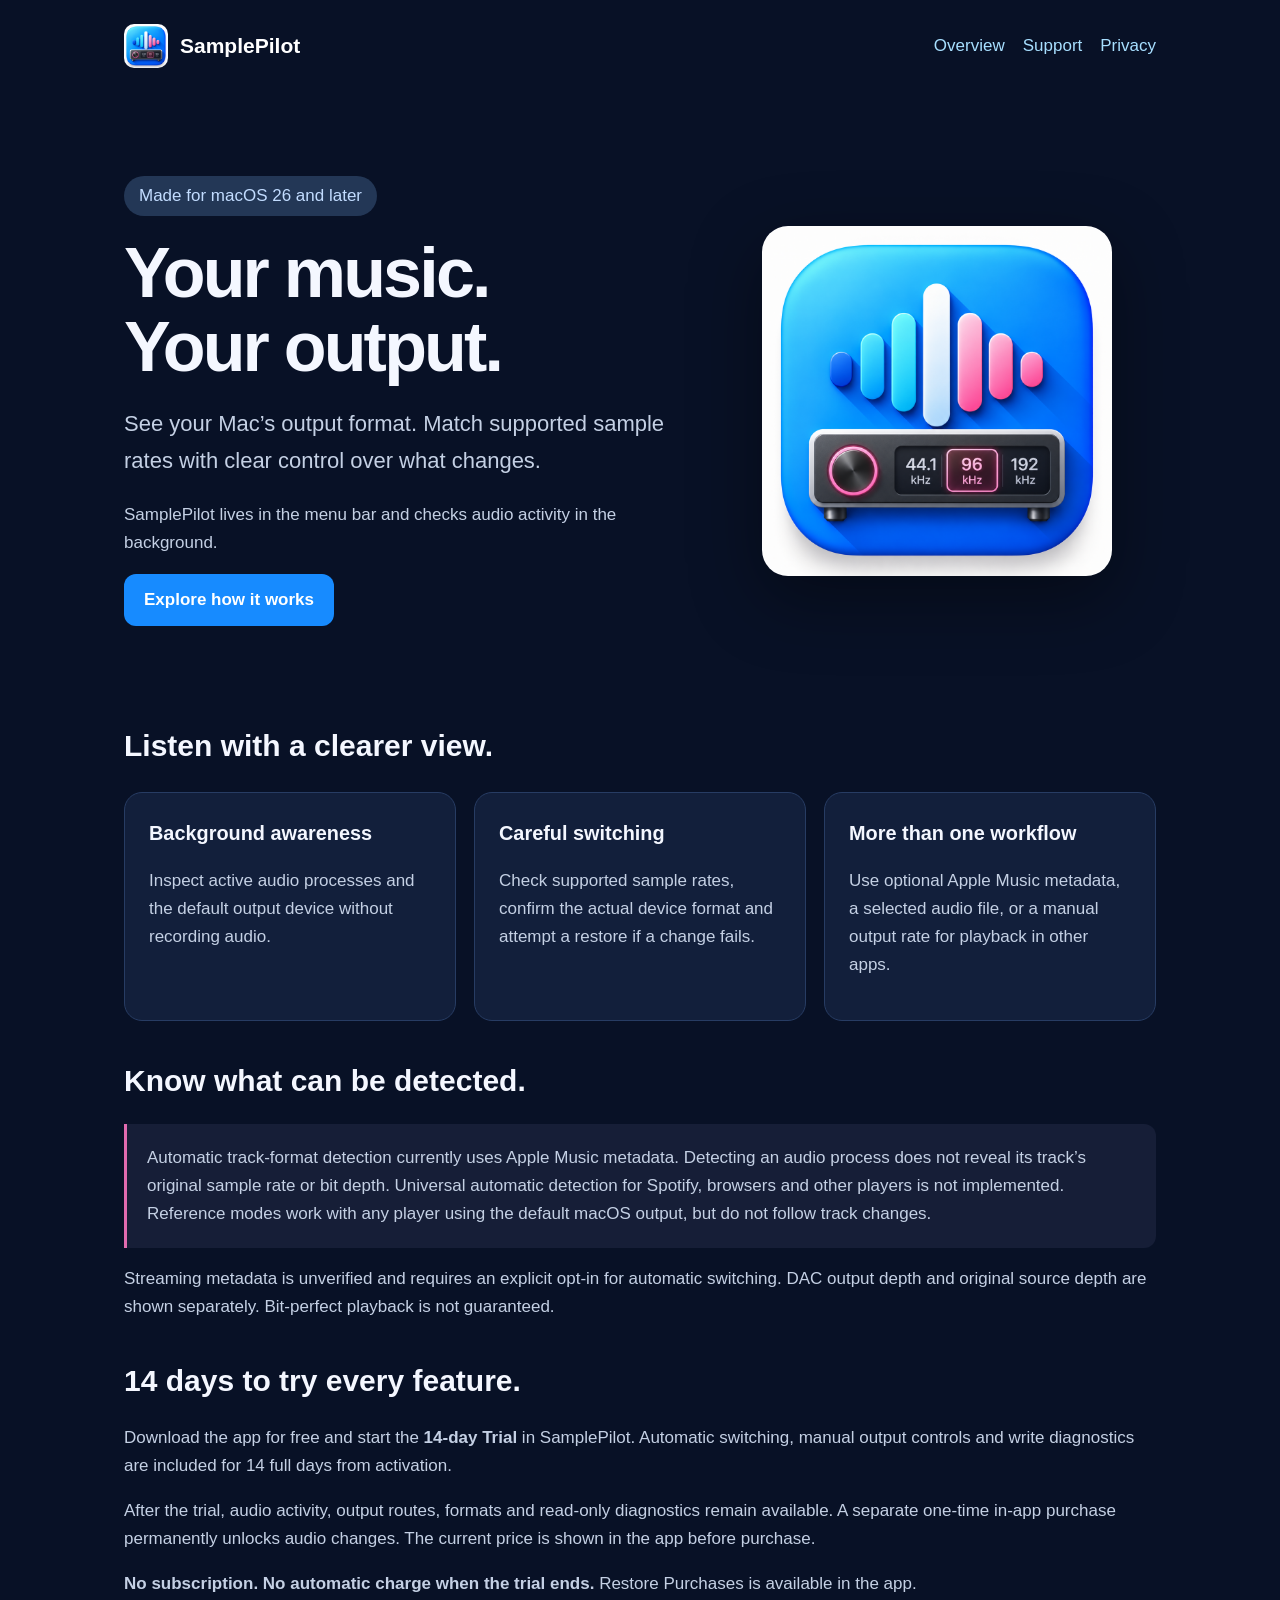
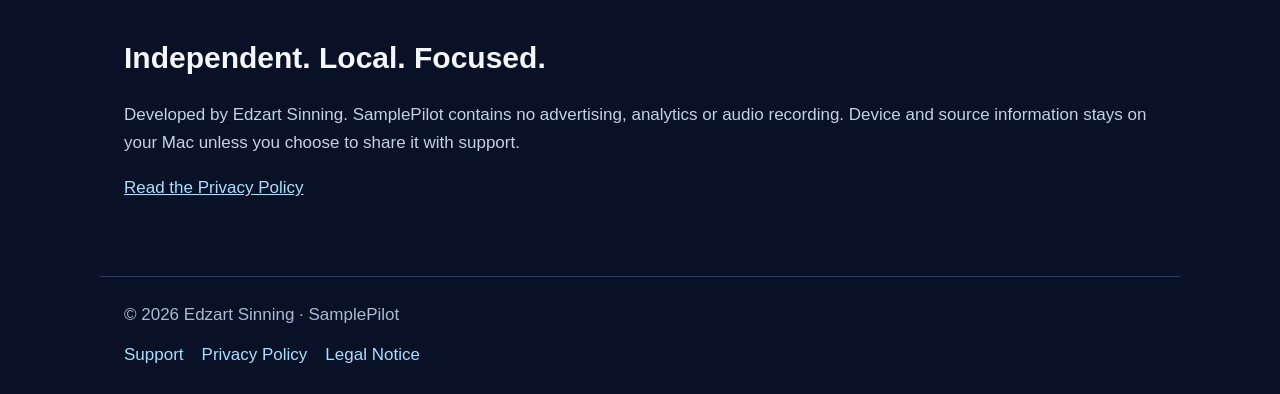
==== index.html @ 67121ad5 "Add files via upload" ====
<!doctype html>
<html lang="en"><head><meta charset="utf-8"><meta name="viewport" content="width=device-width, initial-scale=1"><title>Know your audio output — SamplePilot</title><meta name="description" content="A focused macOS utility for background audio activity detection, source metadata and supported output-format switching."><link rel="icon" href="assets/samplepilot-64.png"><link rel="stylesheet" href="assets/style.css"></head>
<body><a class="skip" href="#content">Skip to content</a><header><a class="brand" href="index.html"><img src="assets/samplepilot-128.png" alt="">SamplePilot</a><nav aria-label="Main navigation"><a href="index.html">Overview</a><a href="support.html">Support</a><a href="privacy.html">Privacy</a></nav></header><main id="content"><section class="hero"><div><span class="pill">Made for macOS 26 and later</span><h1>Your music.<br>Your output.</h1><p class="lead">See your Mac’s output format. Match supported sample rates with clear control over what changes.</p><p>SamplePilot lives in the menu bar and checks audio activity in the background.</p><a class="button" href="support.html">Explore how it works</a></div><img src="assets/samplepilot-1024.png" alt="SamplePilot audio interface app icon" width="350" height="350"></section>
<section><h2>Listen with a clearer view.</h2><div class="grid"><article class="card"><h3>Background awareness</h3><p>Inspect active audio processes and the default output device without recording audio.</p></article><article class="card"><h3>Careful switching</h3><p>Check supported sample rates, confirm the actual device format and attempt a restore if a change fails.</p></article><article class="card"><h3>More than one workflow</h3><p>Use optional Apple Music metadata, a selected audio file, or a manual output rate for playback in other apps.</p></article></div></section>
<section><h2>Know what can be detected.</h2><p class="note">Automatic track-format detection currently uses Apple Music metadata. Detecting an audio process does not reveal its track’s original sample rate or bit depth. Universal automatic detection for Spotify, browsers and other players is not implemented. Reference modes work with any player using the default macOS output, but do not follow track changes.</p><p>Streaming metadata is unverified and requires an explicit opt-in for automatic switching. DAC output depth and original source depth are shown separately. Bit-perfect playback is not guaranteed.</p></section><section><h2>14 days to try every feature.</h2><p>Download the app for free and start the <strong>14-day Trial</strong> in SamplePilot. Automatic switching, manual output controls and write diagnostics are included for 14 full days from activation.</p><p>After the trial, audio activity, output routes, formats and read-only diagnostics remain available. A separate one-time in-app purchase permanently unlocks audio changes. The current price is shown in the app before purchase.</p><p><strong>No subscription. No automatic charge when the trial ends.</strong> Restore Purchases is available in the app.</p></section><section><h2>Independent. Local. Focused.</h2><p>Developed by Edzart Sinning. SamplePilot contains no advertising, analytics or audio recording. Device and source information stays on your Mac unless you choose to share it with support.</p><a href="privacy.html">Read the Privacy Policy</a></section></main><footer>© 2026 Edzart Sinning · SamplePilot<nav aria-label="Legal and support"><a href="support.html">Support</a><a href="privacy.html">Privacy Policy</a><a href="imprint.html">Legal Notice</a></nav></footer></body></html>
---- assets/style.css ----
*{box-sizing:border-box}body{margin:0;background:#081126;color:#f4f7ff;font:17px/1.65 -apple-system,BlinkMacSystemFont,"Segoe UI",sans-serif}header,main,footer{max-width:1080px;margin:auto;padding:24px}header{display:flex;justify-content:space-between;align-items:center;gap:20px}.brand{display:flex;align-items:center;gap:12px;font-size:21px;font-weight:750;text-decoration:none;color:#fff}.brand img{width:44px;height:44px;border-radius:10px}nav{display:flex;flex-wrap:wrap;gap:18px}a{color:#a7dfff}nav a{text-decoration:none}main{min-height:65vh}.hero{display:grid;grid-template-columns:1.2fr .8fr;gap:48px;align-items:center;padding:60px 0}.hero img{width:100%;max-width:350px;border-radius:26px;box-shadow:0 22px 70px #0006}h1{font-size:clamp(38px,6vw,70px);line-height:1.06;letter-spacing:-.04em;margin:20px 0}h2{font-size:30px;line-height:1.2;margin-top:42px}h3{margin:0 0 10px}p,li{color:#c4d0e4}.lead{font-size:22px}.pill{display:inline-block;background:#233756;padding:6px 15px;border-radius:22px;color:#c2dcff}.button{display:inline-block;background:#178bff;color:#fff;border-radius:12px;padding:12px 20px;text-decoration:none;font-weight:650}.grid{display:grid;grid-template-columns:repeat(3,1fr);gap:18px;margin:28px 0}.card{padding:24px;border-radius:18px;background:#121f3b;border:1px solid #273c63}.note{padding:20px;border-left:3px solid #e16baf;background:#161e37;border-radius:0 12px 12px 0}.prose{max-width:800px;padding-bottom:60px}.prose h1{font-size:48px}footer{border-top:1px solid #273c63;color:#aabbd3;margin-top:50px}footer nav{margin-top:12px}table{border-collapse:collapse;width:100%;margin:22px 0}td,th{text-align:left;padding:14px;border-bottom:1px solid #273c63;vertical-align:top}.skip{position:absolute;left:-9999px}.skip:focus{left:12px;top:12px;background:#fff;color:#000;padding:12px}a:focus-visible{outline:3px solid #e16baf;outline-offset:5px}@media(max-width:700px){header{align-items:flex-start;flex-direction:column}.hero,.grid{grid-template-columns:1fr}.hero{padding:25px 0;gap:25px}.hero img{max-width:240px}.prose h1{font-size:38px}td,th{padding:8px;font-size:14px}}
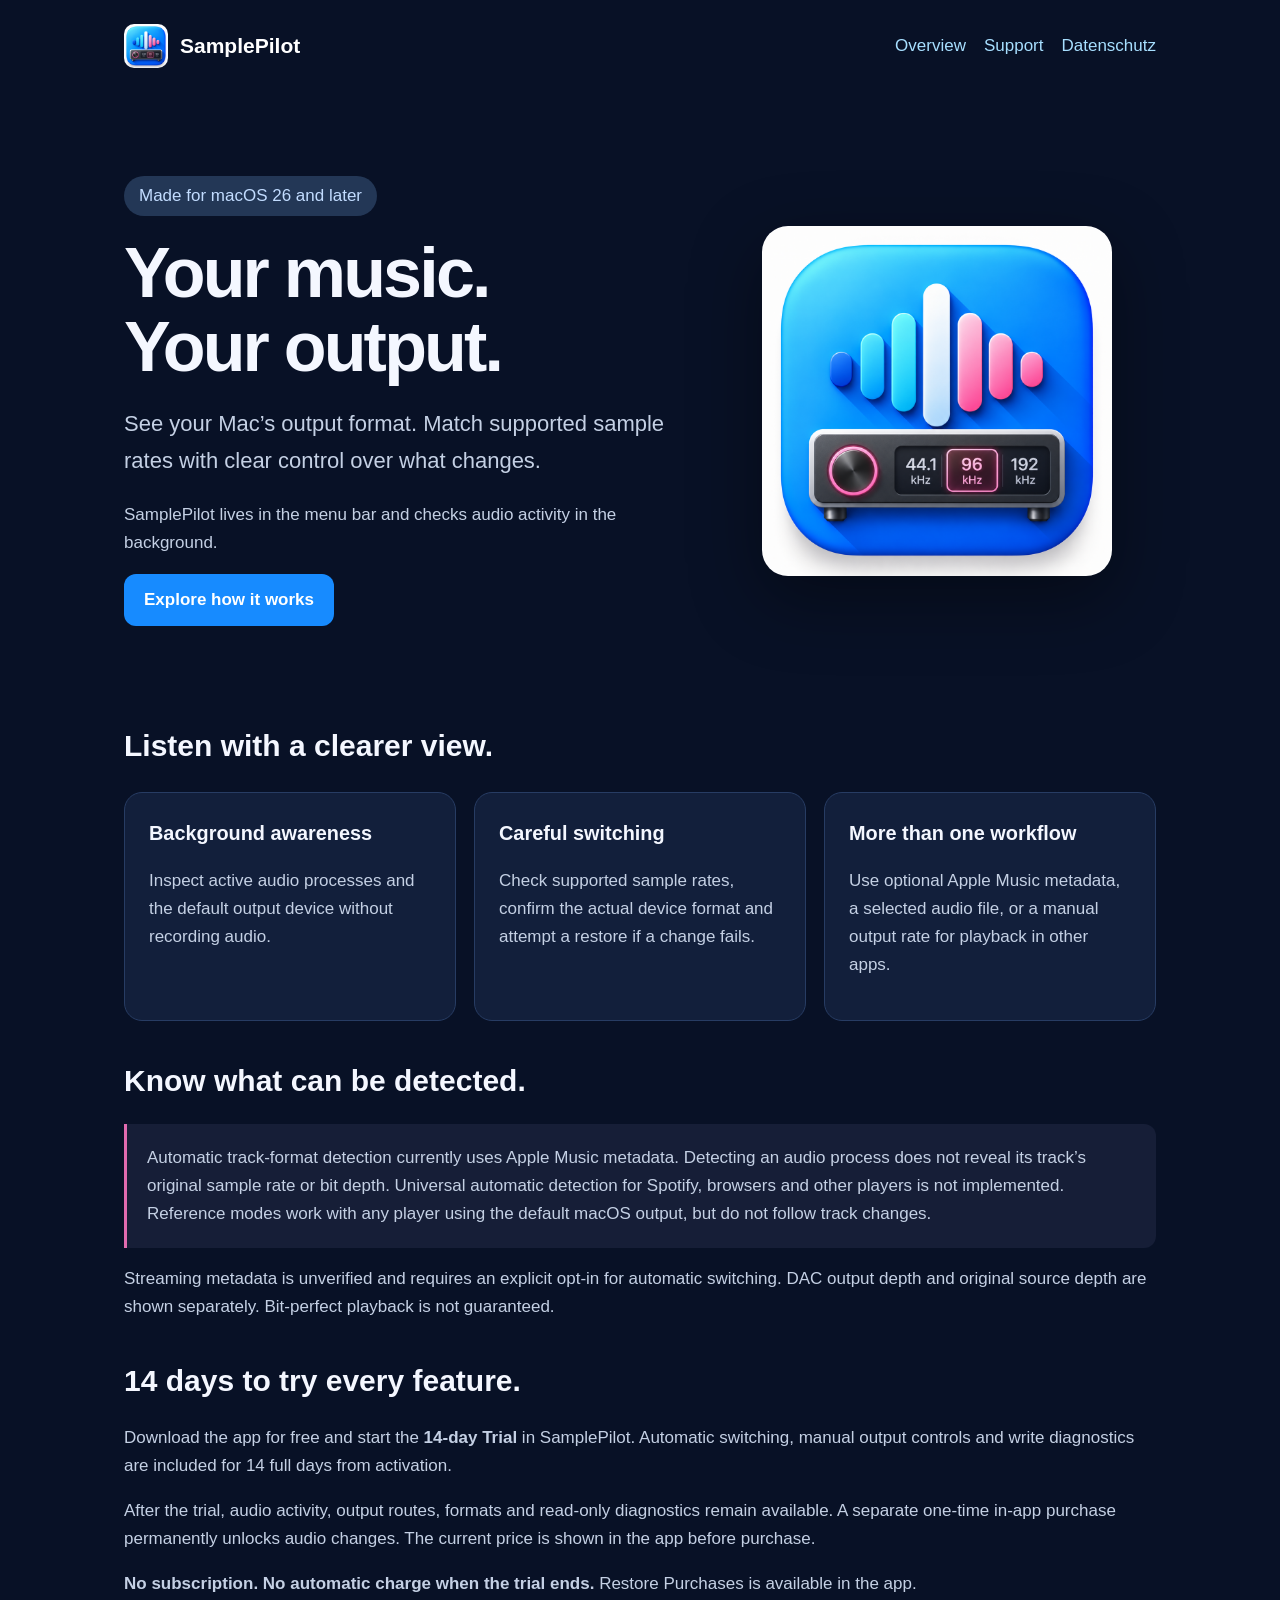
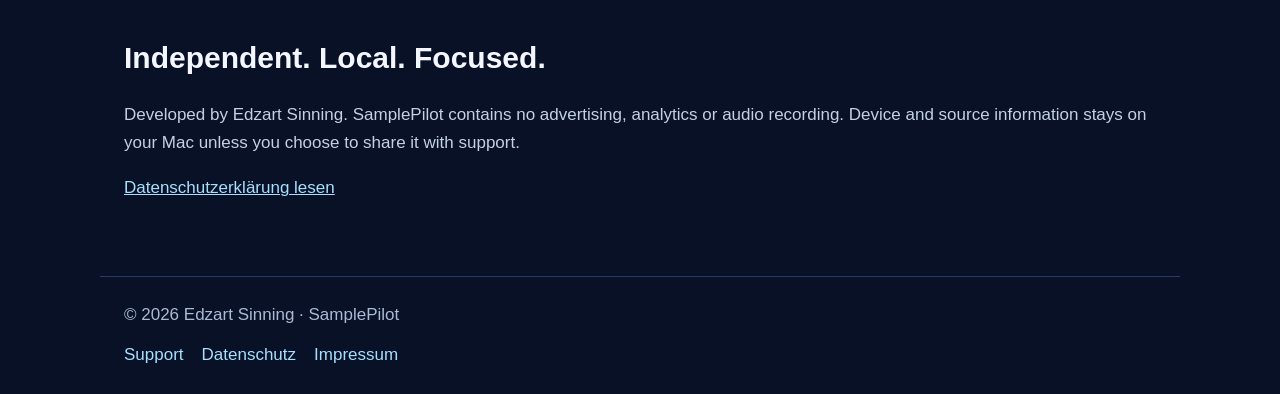
==== commit 021e8258: "Add files via upload" ====
--- a/index.html
+++ b/index.html
@@ -1,5 +1,5 @@
 <!doctype html>
 <html lang="en"><head><meta charset="utf-8"><meta name="viewport" content="width=device-width, initial-scale=1"><title>Know your audio output — SamplePilot</title><meta name="description" content="A focused macOS utility for background audio activity detection, source metadata and supported output-format switching."><link rel="icon" href="assets/samplepilot-64.png"><link rel="stylesheet" href="assets/style.css"></head>
-<body><a class="skip" href="#content">Skip to content</a><header><a class="brand" href="index.html"><img src="assets/samplepilot-128.png" alt="">SamplePilot</a><nav aria-label="Main navigation"><a href="index.html">Overview</a><a href="support.html">Support</a><a href="privacy.html">Privacy</a></nav></header><main id="content"><section class="hero"><div><span class="pill">Made for macOS 26 and later</span><h1>Your music.<br>Your output.</h1><p class="lead">See your Mac’s output format. Match supported sample rates with clear control over what changes.</p><p>SamplePilot lives in the menu bar and checks audio activity in the background.</p><a class="button" href="support.html">Explore how it works</a></div><img src="assets/samplepilot-1024.png" alt="SamplePilot audio interface app icon" width="350" height="350"></section>
+<body><a class="skip" href="#content">Skip to content</a><header><a class="brand" href="index.html"><img src="assets/samplepilot-128.png" alt="">SamplePilot</a><nav aria-label="Main navigation"><a href="index.html">Overview</a><a href="support.html">Support</a><a href="privacy.html">Datenschutz</a></nav></header><main id="content"><section class="hero"><div><span class="pill">Made for macOS 26 and later</span><h1>Your music.<br>Your output.</h1><p class="lead">See your Mac’s output format. Match supported sample rates with clear control over what changes.</p><p>SamplePilot lives in the menu bar and checks audio activity in the background.</p><a class="button" href="support.html">Explore how it works</a></div><img src="assets/samplepilot-1024.png" alt="SamplePilot audio interface app icon" width="350" height="350"></section>
 <section><h2>Listen with a clearer view.</h2><div class="grid"><article class="card"><h3>Background awareness</h3><p>Inspect active audio processes and the default output device without recording audio.</p></article><article class="card"><h3>Careful switching</h3><p>Check supported sample rates, confirm the actual device format and attempt a restore if a change fails.</p></article><article class="card"><h3>More than one workflow</h3><p>Use optional Apple Music metadata, a selected audio file, or a manual output rate for playback in other apps.</p></article></div></section>
-<section><h2>Know what can be detected.</h2><p class="note">Automatic track-format detection currently uses Apple Music metadata. Detecting an audio process does not reveal its track’s original sample rate or bit depth. Universal automatic detection for Spotify, browsers and other players is not implemented. Reference modes work with any player using the default macOS output, but do not follow track changes.</p><p>Streaming metadata is unverified and requires an explicit opt-in for automatic switching. DAC output depth and original source depth are shown separately. Bit-perfect playback is not guaranteed.</p></section><section><h2>14 days to try every feature.</h2><p>Download the app for free and start the <strong>14-day Trial</strong> in SamplePilot. Automatic switching, manual output controls and write diagnostics are included for 14 full days from activation.</p><p>After the trial, audio activity, output routes, formats and read-only diagnostics remain available. A separate one-time in-app purchase permanently unlocks audio changes. The current price is shown in the app before purchase.</p><p><strong>No subscription. No automatic charge when the trial ends.</strong> Restore Purchases is available in the app.</p></section><section><h2>Independent. Local. Focused.</h2><p>Developed by Edzart Sinning. SamplePilot contains no advertising, analytics or audio recording. Device and source information stays on your Mac unless you choose to share it with support.</p><a href="privacy.html">Read the Privacy Policy</a></section></main><footer>© 2026 Edzart Sinning · SamplePilot<nav aria-label="Legal and support"><a href="support.html">Support</a><a href="privacy.html">Privacy Policy</a><a href="imprint.html">Legal Notice</a></nav></footer></body></html>+<section><h2>Know what can be detected.</h2><p class="note">Automatic track-format detection currently uses Apple Music metadata. Detecting an audio process does not reveal its track’s original sample rate or bit depth. Universal automatic detection for Spotify, browsers and other players is not implemented. Reference modes work with any player using the default macOS output, but do not follow track changes.</p><p>Streaming metadata is unverified and requires an explicit opt-in for automatic switching. DAC output depth and original source depth are shown separately. Bit-perfect playback is not guaranteed.</p></section><section><h2>14 days to try every feature.</h2><p>Download the app for free and start the <strong>14-day Trial</strong> in SamplePilot. Automatic switching, manual output controls and write diagnostics are included for 14 full days from activation.</p><p>After the trial, audio activity, output routes, formats and read-only diagnostics remain available. A separate one-time in-app purchase permanently unlocks audio changes. The current price is shown in the app before purchase.</p><p><strong>No subscription. No automatic charge when the trial ends.</strong> Restore Purchases is available in the app.</p></section><section><h2>Independent. Local. Focused.</h2><p>Developed by Edzart Sinning. SamplePilot contains no advertising, analytics or audio recording. Device and source information stays on your Mac unless you choose to share it with support.</p><a href="privacy.html">Datenschutzerklärung lesen</a></section></main><footer>© 2026 Edzart Sinning · SamplePilot<nav aria-label="Rechtliches und Support"><a href="support.html">Support</a><a href="privacy.html">Datenschutz</a><a href="imprint.html">Impressum</a></nav></footer></body></html>
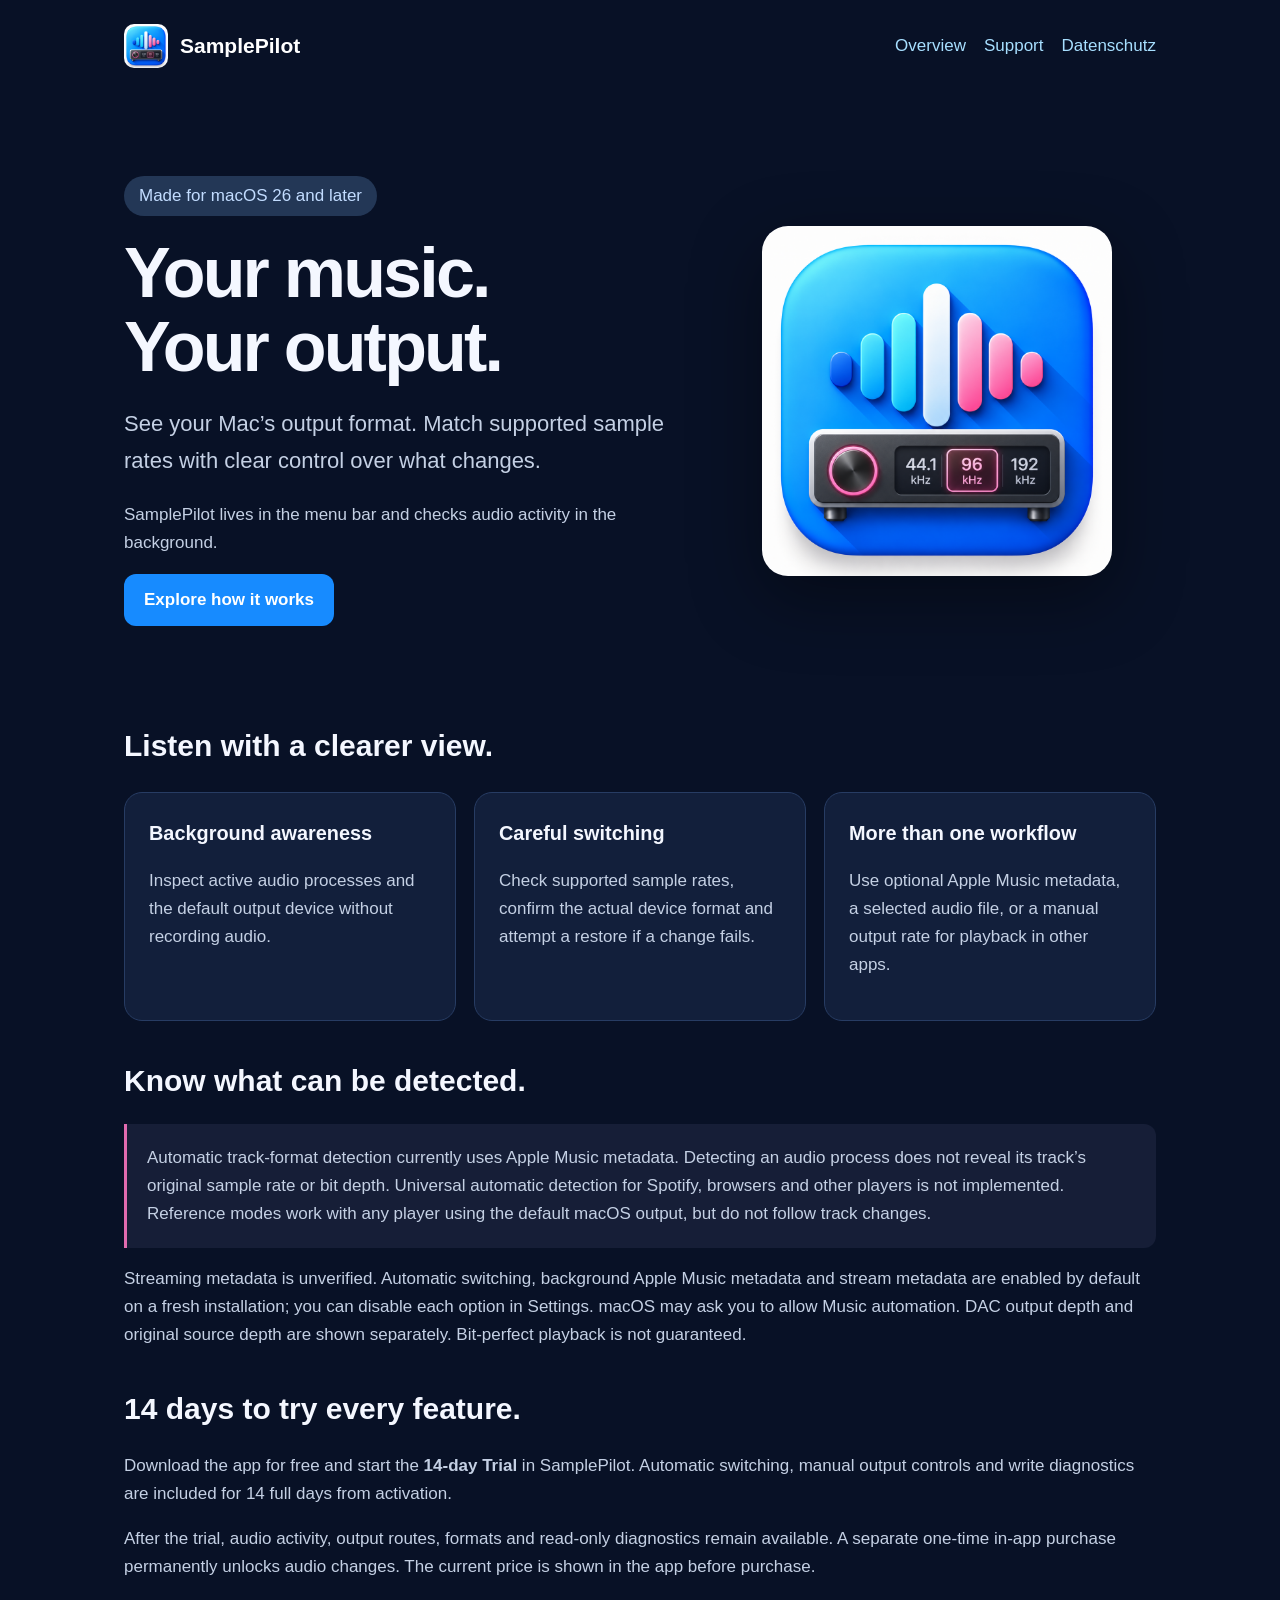
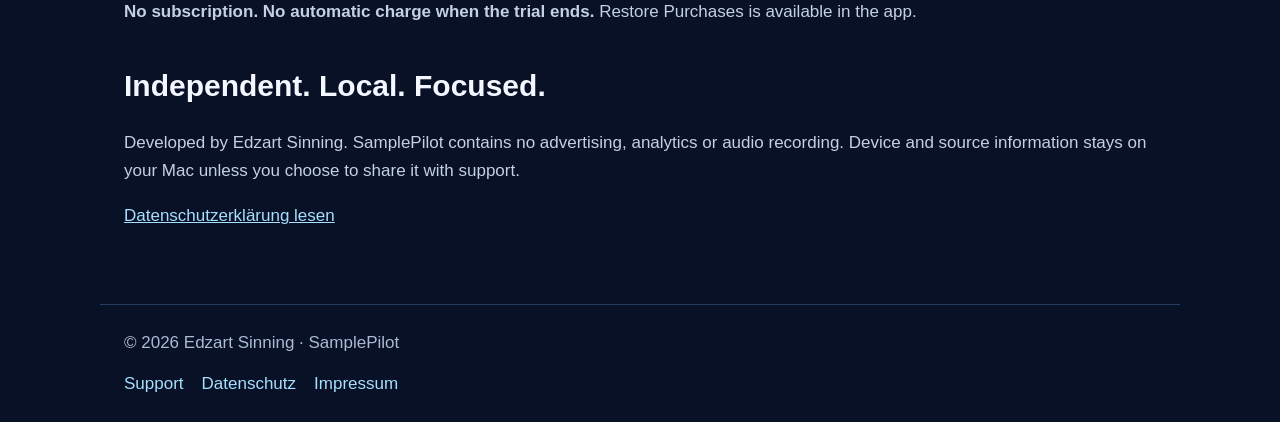
==== commit 395f901c: "Add files via upload" ====
--- a/index.html
+++ b/index.html
@@ -2,4 +2,4 @@
 <html lang="en"><head><meta charset="utf-8"><meta name="viewport" content="width=device-width, initial-scale=1"><title>Know your audio output — SamplePilot</title><meta name="description" content="A focused macOS utility for background audio activity detection, source metadata and supported output-format switching."><link rel="icon" href="assets/samplepilot-64.png"><link rel="stylesheet" href="assets/style.css"></head>
 <body><a class="skip" href="#content">Skip to content</a><header><a class="brand" href="index.html"><img src="assets/samplepilot-128.png" alt="">SamplePilot</a><nav aria-label="Main navigation"><a href="index.html">Overview</a><a href="support.html">Support</a><a href="privacy.html">Datenschutz</a></nav></header><main id="content"><section class="hero"><div><span class="pill">Made for macOS 26 and later</span><h1>Your music.<br>Your output.</h1><p class="lead">See your Mac’s output format. Match supported sample rates with clear control over what changes.</p><p>SamplePilot lives in the menu bar and checks audio activity in the background.</p><a class="button" href="support.html">Explore how it works</a></div><img src="assets/samplepilot-1024.png" alt="SamplePilot audio interface app icon" width="350" height="350"></section>
 <section><h2>Listen with a clearer view.</h2><div class="grid"><article class="card"><h3>Background awareness</h3><p>Inspect active audio processes and the default output device without recording audio.</p></article><article class="card"><h3>Careful switching</h3><p>Check supported sample rates, confirm the actual device format and attempt a restore if a change fails.</p></article><article class="card"><h3>More than one workflow</h3><p>Use optional Apple Music metadata, a selected audio file, or a manual output rate for playback in other apps.</p></article></div></section>
-<section><h2>Know what can be detected.</h2><p class="note">Automatic track-format detection currently uses Apple Music metadata. Detecting an audio process does not reveal its track’s original sample rate or bit depth. Universal automatic detection for Spotify, browsers and other players is not implemented. Reference modes work with any player using the default macOS output, but do not follow track changes.</p><p>Streaming metadata is unverified and requires an explicit opt-in for automatic switching. DAC output depth and original source depth are shown separately. Bit-perfect playback is not guaranteed.</p></section><section><h2>14 days to try every feature.</h2><p>Download the app for free and start the <strong>14-day Trial</strong> in SamplePilot. Automatic switching, manual output controls and write diagnostics are included for 14 full days from activation.</p><p>After the trial, audio activity, output routes, formats and read-only diagnostics remain available. A separate one-time in-app purchase permanently unlocks audio changes. The current price is shown in the app before purchase.</p><p><strong>No subscription. No automatic charge when the trial ends.</strong> Restore Purchases is available in the app.</p></section><section><h2>Independent. Local. Focused.</h2><p>Developed by Edzart Sinning. SamplePilot contains no advertising, analytics or audio recording. Device and source information stays on your Mac unless you choose to share it with support.</p><a href="privacy.html">Datenschutzerklärung lesen</a></section></main><footer>© 2026 Edzart Sinning · SamplePilot<nav aria-label="Rechtliches und Support"><a href="support.html">Support</a><a href="privacy.html">Datenschutz</a><a href="imprint.html">Impressum</a></nav></footer></body></html>+<section><h2>Know what can be detected.</h2><p class="note">Automatic track-format detection currently uses Apple Music metadata. Detecting an audio process does not reveal its track’s original sample rate or bit depth. Universal automatic detection for Spotify, browsers and other players is not implemented. Reference modes work with any player using the default macOS output, but do not follow track changes.</p><p>Streaming metadata is unverified. Automatic switching, background Apple Music metadata and stream metadata are enabled by default on a fresh installation; you can disable each option in Settings. macOS may ask you to allow Music automation. DAC output depth and original source depth are shown separately. Bit-perfect playback is not guaranteed.</p></section><section><h2>14 days to try every feature.</h2><p>Download the app for free and start the <strong>14-day Trial</strong> in SamplePilot. Automatic switching, manual output controls and write diagnostics are included for 14 full days from activation.</p><p>After the trial, audio activity, output routes, formats and read-only diagnostics remain available. A separate one-time in-app purchase permanently unlocks audio changes. The current price is shown in the app before purchase.</p><p><strong>No subscription. No automatic charge when the trial ends.</strong> Restore Purchases is available in the app.</p></section><section><h2>Independent. Local. Focused.</h2><p>Developed by Edzart Sinning. SamplePilot contains no advertising, analytics or audio recording. Device and source information stays on your Mac unless you choose to share it with support.</p><a href="privacy.html">Datenschutzerklärung lesen</a></section></main><footer>© 2026 Edzart Sinning · SamplePilot<nav aria-label="Rechtliches und Support"><a href="support.html">Support</a><a href="privacy.html">Datenschutz</a><a href="imprint.html">Impressum</a></nav></footer></body></html>
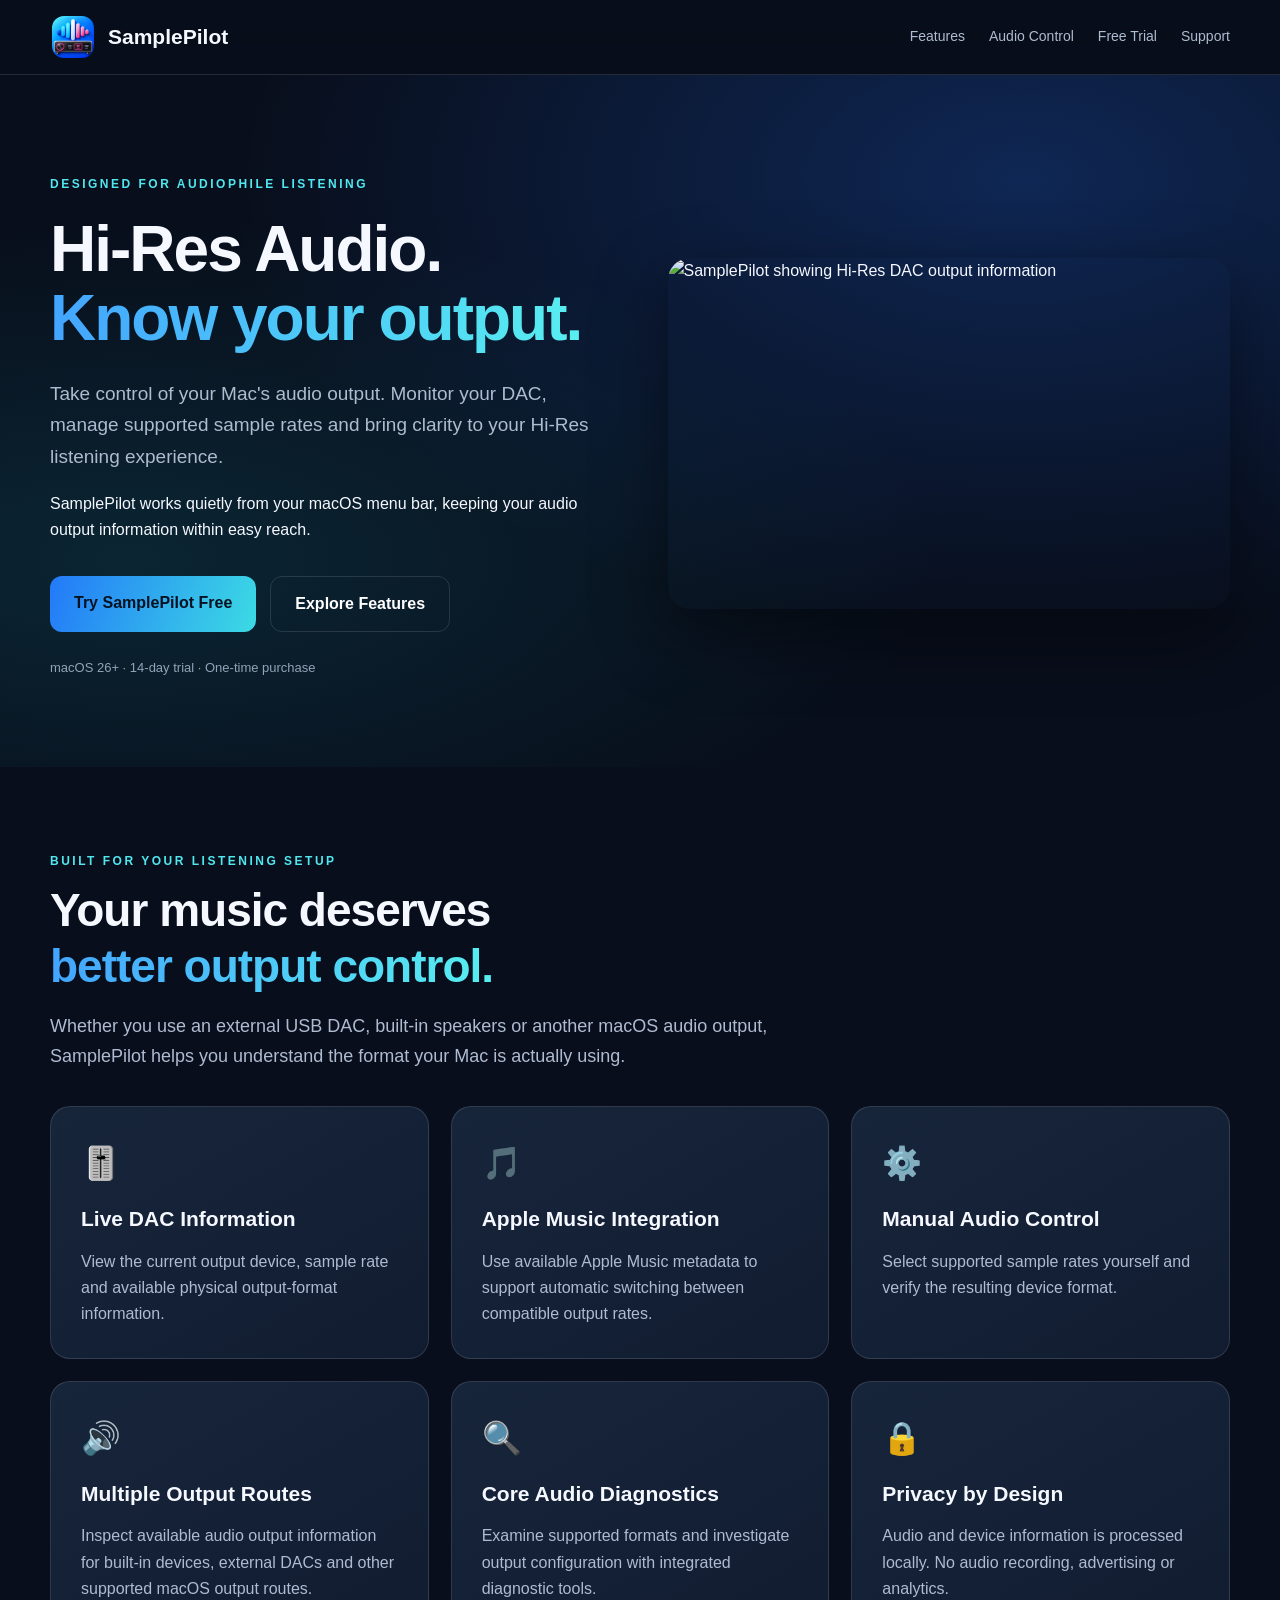
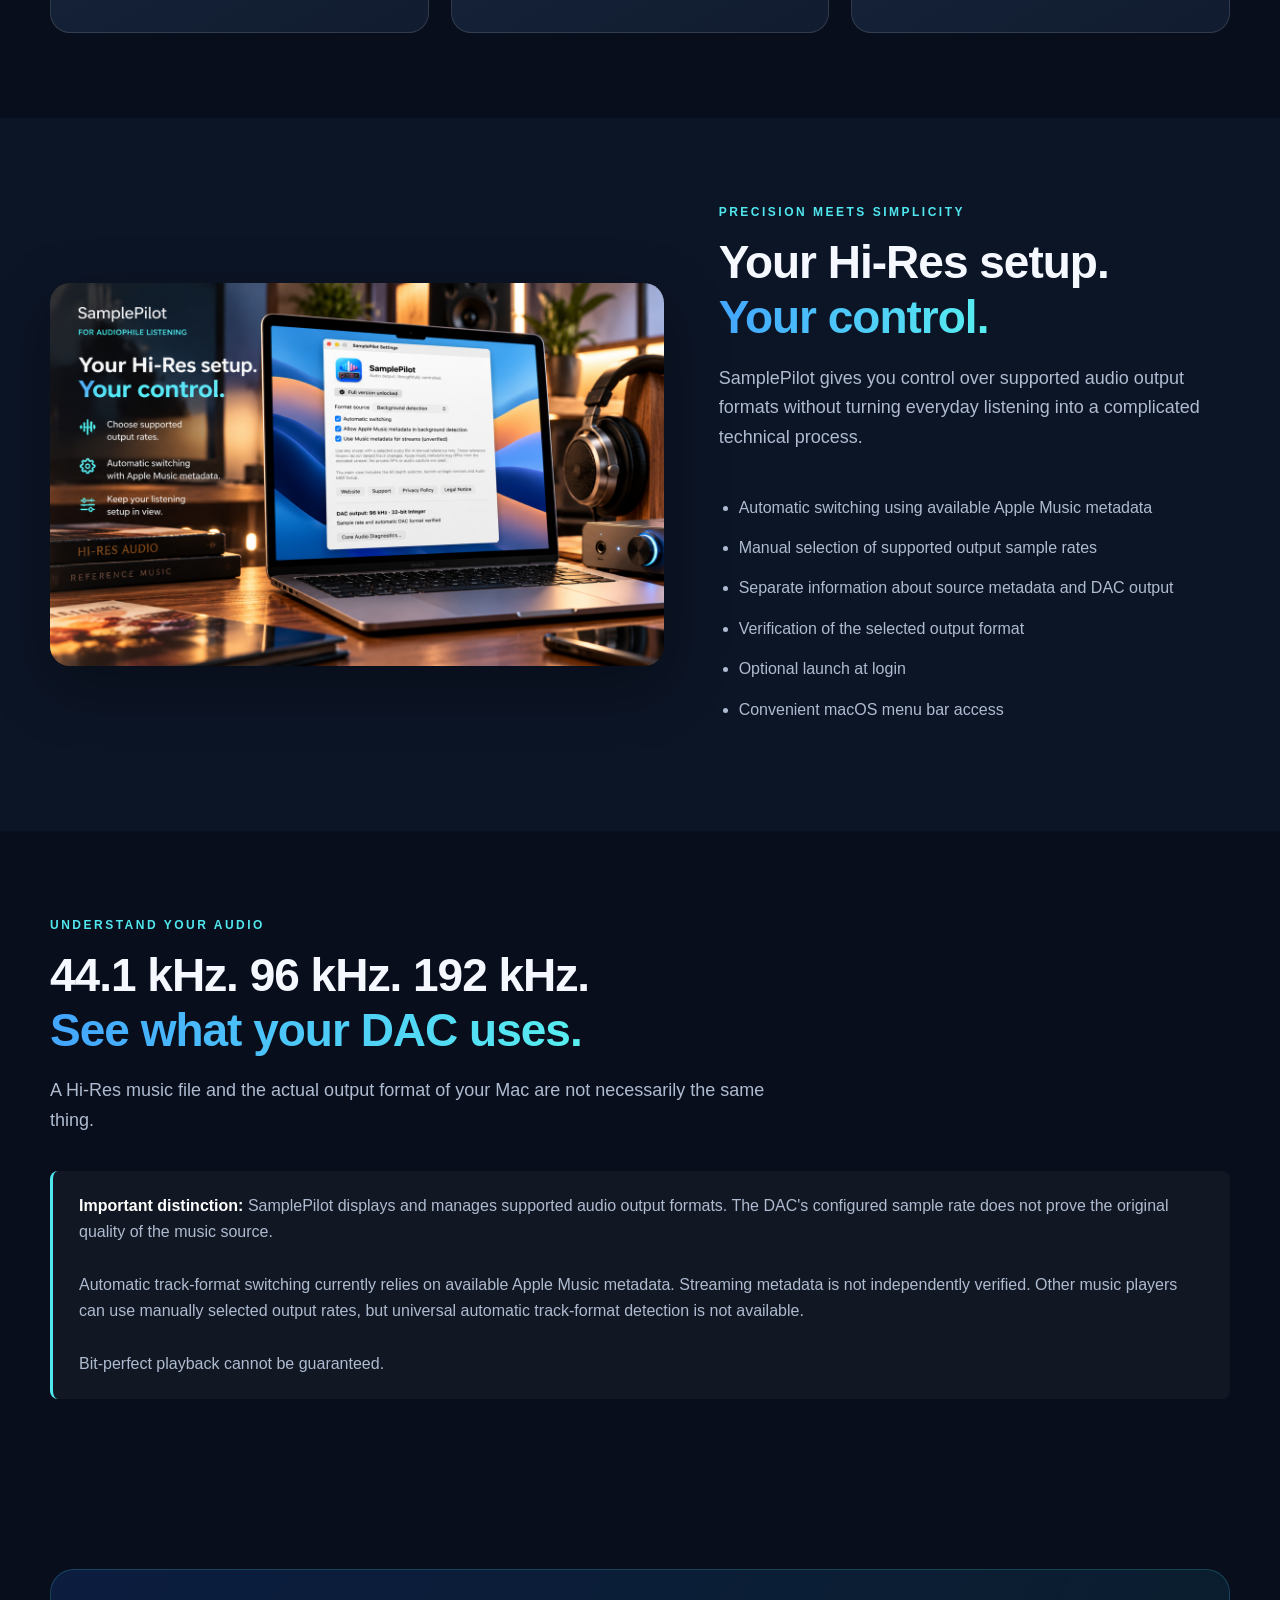
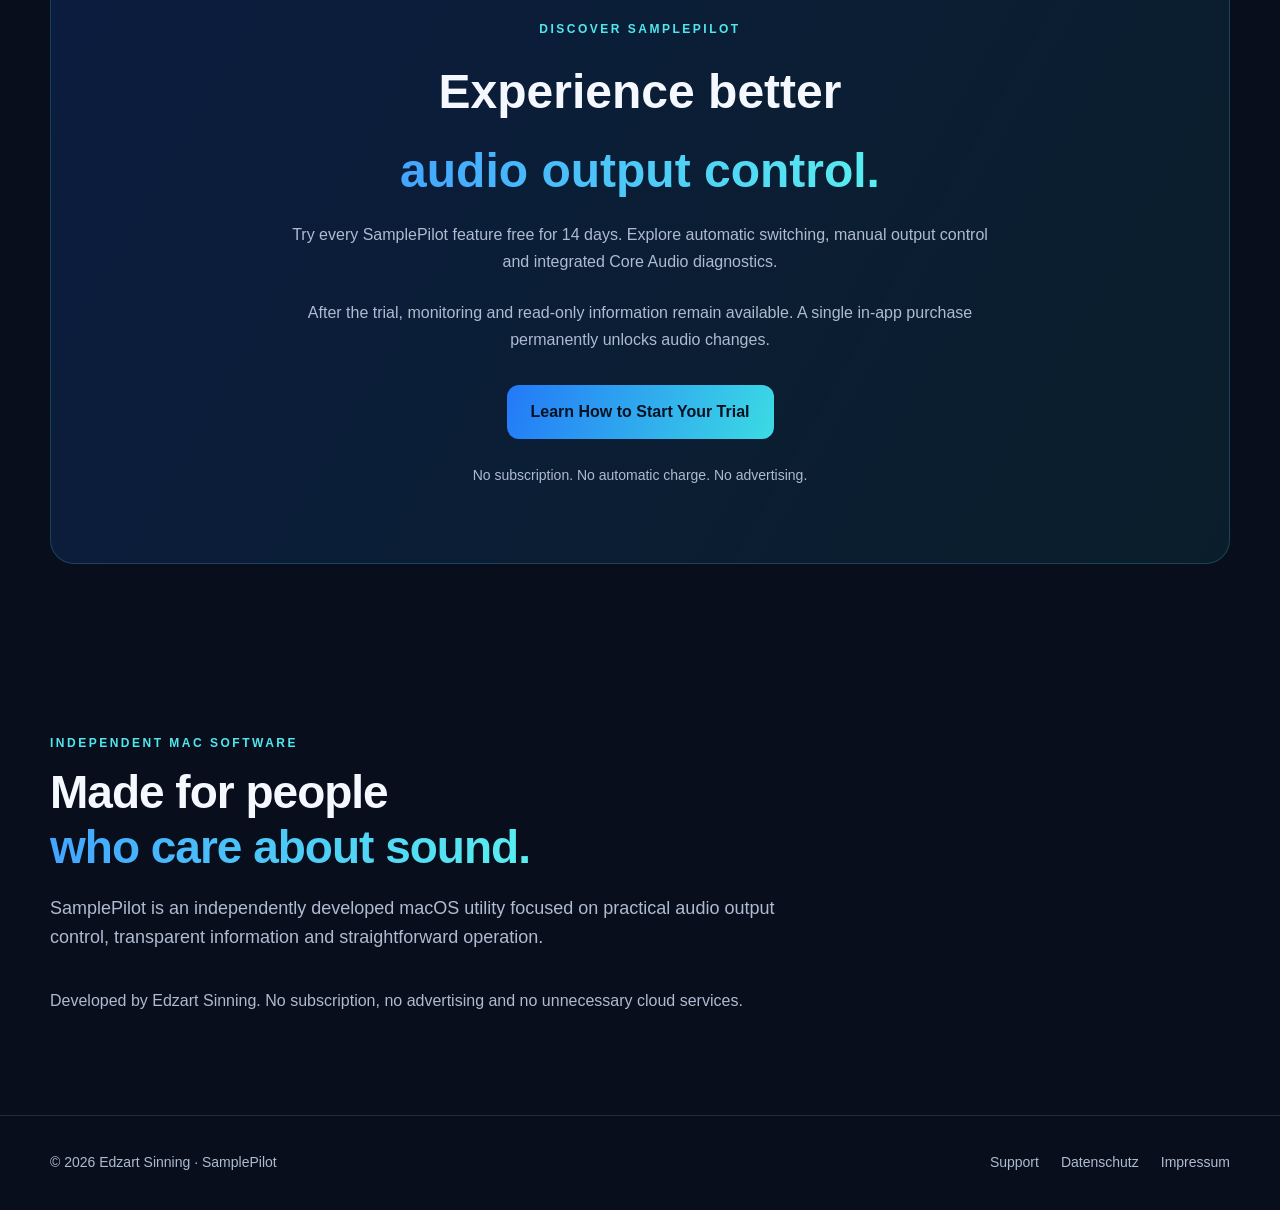
==== commit be7cc2a6: "Add files via upload" ====
--- a/index.html
+++ b/index.html
@@ -1,5 +1,811 @@
-<!doctype html>
-<html lang="en"><head><meta charset="utf-8"><meta name="viewport" content="width=device-width, initial-scale=1"><title>Know your audio output — SamplePilot</title><meta name="description" content="A focused macOS utility for background audio activity detection, source metadata and supported output-format switching."><link rel="icon" href="assets/samplepilot-64.png"><link rel="stylesheet" href="assets/style.css"></head>
-<body><a class="skip" href="#content">Skip to content</a><header><a class="brand" href="index.html"><img src="assets/samplepilot-128.png" alt="">SamplePilot</a><nav aria-label="Main navigation"><a href="index.html">Overview</a><a href="support.html">Support</a><a href="privacy.html">Datenschutz</a></nav></header><main id="content"><section class="hero"><div><span class="pill">Made for macOS 26 and later</span><h1>Your music.<br>Your output.</h1><p class="lead">See your Mac’s output format. Match supported sample rates with clear control over what changes.</p><p>SamplePilot lives in the menu bar and checks audio activity in the background.</p><a class="button" href="support.html">Explore how it works</a></div><img src="assets/samplepilot-1024.png" alt="SamplePilot audio interface app icon" width="350" height="350"></section>
-<section><h2>Listen with a clearer view.</h2><div class="grid"><article class="card"><h3>Background awareness</h3><p>Inspect active audio processes and the default output device without recording audio.</p></article><article class="card"><h3>Careful switching</h3><p>Check supported sample rates, confirm the actual device format and attempt a restore if a change fails.</p></article><article class="card"><h3>More than one workflow</h3><p>Use optional Apple Music metadata, a selected audio file, or a manual output rate for playback in other apps.</p></article></div></section>
-<section><h2>Know what can be detected.</h2><p class="note">Automatic track-format detection currently uses Apple Music metadata. Detecting an audio process does not reveal its track’s original sample rate or bit depth. Universal automatic detection for Spotify, browsers and other players is not implemented. Reference modes work with any player using the default macOS output, but do not follow track changes.</p><p>Streaming metadata is unverified. Automatic switching, background Apple Music metadata and stream metadata are enabled by default on a fresh installation; you can disable each option in Settings. macOS may ask you to allow Music automation. DAC output depth and original source depth are shown separately. Bit-perfect playback is not guaranteed.</p></section><section><h2>14 days to try every feature.</h2><p>Download the app for free and start the <strong>14-day Trial</strong> in SamplePilot. Automatic switching, manual output controls and write diagnostics are included for 14 full days from activation.</p><p>After the trial, audio activity, output routes, formats and read-only diagnostics remain available. A separate one-time in-app purchase permanently unlocks audio changes. The current price is shown in the app before purchase.</p><p><strong>No subscription. No automatic charge when the trial ends.</strong> Restore Purchases is available in the app.</p></section><section><h2>Independent. Local. Focused.</h2><p>Developed by Edzart Sinning. SamplePilot contains no advertising, analytics or audio recording. Device and source information stays on your Mac unless you choose to share it with support.</p><a href="privacy.html">Datenschutzerklärung lesen</a></section></main><footer>© 2026 Edzart Sinning · SamplePilot<nav aria-label="Rechtliches und Support"><a href="support.html">Support</a><a href="privacy.html">Datenschutz</a><a href="imprint.html">Impressum</a></nav></footer></body></html>+<!DOCTYPE html>
+<html lang="en">
+<head>
+  <meta charset="UTF-8">
+  <meta name="viewport" content="width=device-width, initial-scale=1">
+
+  <title>SamplePilot – Hi-Res Audio Output Control for Mac</title>
+
+  <meta name="description"
+        content="SamplePilot helps audiophile Mac users monitor DAC output formats, manage supported sample rates and use Apple Music metadata for automatic switching. Free 14-day trial.">
+
+  <meta name="theme-color" content="#080e1b">
+
+  <link rel="canonical"
+        href="https://edzartsinning-ui.github.io/samplepilot/">
+
+  <link rel="icon"
+        type="image/png"
+        href="assets/samplepilot-64.png">
+
+  <link rel="apple-touch-icon"
+        href="assets/samplepilot-256.png">
+
+  <meta property="og:type" content="website">
+  <meta property="og:title"
+        content="SamplePilot – Hi-Res Audio. Know Your Output.">
+  <meta property="og:description"
+        content="Take control of your Mac's audio output. Monitor DAC formats, manage supported sample rates and enjoy a clearer Hi-Res listening setup.">
+  <meta property="og:url"
+        content="https://edzartsinning-ui.github.io/samplepilot/">
+  <meta property="og:image"
+        content="https://edzartsinning-ui.github.io/samplepilot/assets/SamplePilot_AppStore_01_2560x1600_FINAL(1).png">
+
+  <style>
+    :root {
+      --bg: #080e1b;
+      --surface: #111c30;
+      --surface2: #17253b;
+      --text: #f5f8ff;
+      --muted: #aebbd0;
+      --cyan: #50e7ef;
+      --blue: #438dff;
+      --border: rgba(255,255,255,.12);
+    }
+
+    * {
+      box-sizing: border-box;
+    }
+
+    html {
+      scroll-behavior: smooth;
+    }
+
+    body {
+      margin: 0;
+      background: var(--bg);
+      color: var(--text);
+      font-family: -apple-system, BlinkMacSystemFont,
+                   "Segoe UI", sans-serif;
+      line-height: 1.65;
+    }
+
+    a {
+      color: inherit;
+    }
+
+    .container {
+      width: min(1180px, calc(100% - 44px));
+      margin: auto;
+    }
+
+    header {
+      position: sticky;
+      top: 0;
+      z-index: 20;
+      background: rgba(8,14,27,.93);
+      backdrop-filter: blur(18px);
+      border-bottom: 1px solid var(--border);
+    }
+
+    .nav {
+      display: flex;
+      align-items: center;
+      justify-content: space-between;
+      gap: 20px;
+      padding: 14px 0;
+    }
+
+    .brand {
+      display: flex;
+      align-items: center;
+      gap: 12px;
+      text-decoration: none;
+      font-size: 21px;
+      font-weight: 700;
+    }
+
+    .brand img {
+      width: 46px;
+      height: 46px;
+      object-fit: contain;
+      border-radius: 12px;
+      clip-path: inset(2px round 12px);
+    }
+
+    nav {
+      display: flex;
+      gap: 24px;
+      flex-wrap: wrap;
+    }
+
+    nav a {
+      text-decoration: none;
+      color: var(--muted);
+      font-size: 14px;
+    }
+
+    nav a:hover {
+      color: var(--cyan);
+    }
+
+    .hero {
+      padding: 100px 0 75px;
+      background:
+        radial-gradient(
+          ellipse at 80% 15%,
+          rgba(35,113,255,.25),
+          transparent 55%
+        ),
+        radial-gradient(
+          ellipse at 10% 70%,
+          rgba(30,205,225,.12),
+          transparent 50%
+        );
+    }
+
+    .hero-grid {
+      display: grid;
+      grid-template-columns: 1fr 1fr;
+      align-items: center;
+      gap: 55px;
+    }
+
+    .eyebrow {
+      color: var(--cyan);
+      text-transform: uppercase;
+      font-size: 12px;
+      letter-spacing: 2.5px;
+      font-weight: 700;
+    }
+
+    h1 {
+      font-size: clamp(42px, 5vw, 72px);
+      line-height: 1.08;
+      letter-spacing: -2px;
+      margin: 20px 0 25px;
+    }
+
+    h1 span,
+    .accent {
+      background: linear-gradient(
+        90deg,
+        #43a5ff,
+        #58eff0
+      );
+      -webkit-background-clip: text;
+      background-clip: text;
+      color: transparent;
+    }
+
+    .lead {
+      color: var(--muted);
+      font-size: 19px;
+      max-width: 570px;
+    }
+
+    .buttons {
+      display: flex;
+      flex-wrap: wrap;
+      gap: 14px;
+      margin-top: 32px;
+    }
+
+    .button {
+      display: inline-block;
+      padding: 14px 24px;
+      border-radius: 12px;
+      text-decoration: none;
+      font-weight: 650;
+      background: linear-gradient(
+        110deg,
+        #2379f8,
+        #3cdbe4
+      );
+      color: #061222;
+      transition: transform .2s, opacity .2s;
+    }
+
+    .button:hover {
+      transform: translateY(-2px);
+      opacity: .9;
+    }
+
+    .button.secondary {
+      background: transparent;
+      color: white;
+      border: 1px solid var(--border);
+    }
+
+    .hero-image {
+      width: 100%;
+      height: auto;
+      display: block;
+      border-radius: 22px;
+      box-shadow: 0 25px 75px rgba(0,0,0,.45);
+    }
+
+    section {
+      padding: 85px 0;
+    }
+
+    .section-title {
+      font-size: clamp(30px, 4vw, 46px);
+      line-height: 1.2;
+      letter-spacing: -1px;
+      margin: 12px 0 18px;
+    }
+
+    .section-intro {
+      max-width: 740px;
+      color: var(--muted);
+      font-size: 18px;
+      margin-bottom: 35px;
+    }
+
+    .features {
+      display: grid;
+      grid-template-columns: repeat(3, 1fr);
+      gap: 22px;
+    }
+
+    .card {
+      background: linear-gradient(
+        150deg,
+        var(--surface2),
+        var(--surface)
+      );
+      border: 1px solid var(--border);
+      border-radius: 20px;
+      padding: 30px;
+    }
+
+    .card-icon {
+      font-size: 32px;
+      margin-bottom: 12px;
+    }
+
+    .card h3 {
+      margin: 0 0 12px;
+      font-size: 21px;
+    }
+
+    .card p {
+      color: var(--muted);
+      margin: 0;
+    }
+
+    .showcase {
+      background: #0c1526;
+    }
+
+    .showcase-grid {
+      display: grid;
+      grid-template-columns: 1.2fr 1fr;
+      align-items: center;
+      gap: 55px;
+    }
+
+    .showcase img {
+      width: 100%;
+      height: auto;
+      display: block;
+      border-radius: 20px;
+      box-shadow: 0 20px 60px rgba(0,0,0,.35);
+    }
+
+    .feature-list {
+      padding-left: 20px;
+      color: var(--muted);
+    }
+
+    .feature-list li {
+      padding: 7px 0;
+    }
+
+    .highlight {
+      background: linear-gradient(
+        120deg,
+        rgba(32,100,230,.18),
+        rgba(30,220,225,.08)
+      );
+      border: 1px solid rgba(80,220,240,.2);
+      border-radius: 24px;
+      padding: 50px;
+      text-align: center;
+    }
+
+    .highlight h2 {
+      font-size: clamp(30px, 4vw, 48px);
+      margin: 12px 0;
+    }
+
+    .highlight p {
+      color: var(--muted);
+      max-width: 720px;
+      margin: 0 auto 25px;
+    }
+
+    .note {
+      background: rgba(255,255,255,.035);
+      border-left: 3px solid var(--cyan);
+      padding: 22px 26px;
+      border-radius: 8px;
+      color: var(--muted);
+    }
+
+    .note strong {
+      color: white;
+    }
+
+    footer {
+      border-top: 1px solid var(--border);
+      padding: 35px 0;
+      color: var(--muted);
+      font-size: 14px;
+    }
+
+    .footer-grid {
+      display: flex;
+      justify-content: space-between;
+      align-items: center;
+      gap: 20px;
+      flex-wrap: wrap;
+    }
+
+    .footer-links {
+      display: flex;
+      gap: 22px;
+      flex-wrap: wrap;
+    }
+
+    .footer-links a {
+      text-decoration: none;
+    }
+
+    .footer-links a:hover {
+      color: var(--cyan);
+    }
+
+    @media (max-width: 850px) {
+      .hero-grid,
+      .showcase-grid {
+        grid-template-columns: 1fr;
+      }
+
+      .features {
+        grid-template-columns: 1fr;
+      }
+
+      .hero {
+        padding-top: 65px;
+      }
+
+      .hero-image {
+        max-width: 650px;
+      }
+
+      .highlight {
+        padding: 30px 20px;
+      }
+
+      .nav {
+        align-items: flex-start;
+        flex-direction: column;
+      }
+
+      nav {
+        gap: 16px;
+      }
+    }
+
+    @media (prefers-reduced-motion: reduce) {
+      html {
+        scroll-behavior: auto;
+      }
+
+      .button {
+        transition: none;
+      }
+    }
+  </style>
+</head>
+
+<body>
+
+<header>
+  <div class="container nav">
+
+    <a class="brand" href="index.html">
+      <img
+        src="assets/samplepilot-128.png"
+        alt="SamplePilot icon">
+      SamplePilot
+    </a>
+
+    <nav aria-label="Main navigation">
+      <a href="#features">Features</a>
+      <a href="#control">Audio Control</a>
+      <a href="#trial">Free Trial</a>
+      <a href="support.html">Support</a>
+    </nav>
+
+  </div>
+</header>
+
+<main>
+
+  <!-- HERO -->
+
+  <section class="hero">
+    <div class="container hero-grid">
+
+      <div>
+        <div class="eyebrow">
+          Designed for audiophile listening
+        </div>
+
+        <h1>
+          Hi-Res Audio.<br>
+          <span>Know your output.</span>
+        </h1>
+
+        <p class="lead">
+          Take control of your Mac's audio output.
+          Monitor your DAC, manage supported sample
+          rates and bring clarity to your Hi-Res
+          listening experience.
+        </p>
+
+        <p>
+          SamplePilot works quietly from your macOS
+          menu bar, keeping your audio output
+          information within easy reach.
+        </p>
+
+        <div class="buttons">
+
+          <a class="button" href="#trial">
+            Try SamplePilot Free
+          </a>
+
+          <a class="button secondary" href="#features">
+            Explore Features
+          </a>
+
+        </div>
+
+        <p style="color:#91a3ba;font-size:13px;margin-top:25px">
+          macOS 26+ · 14-day trial · One-time purchase
+        </p>
+      </div>
+
+      <div>
+        <img
+          class="hero-image"
+          src="assets/SamplePilot_AppStore_01_2560x1600_FINAL(1).png"
+          alt="SamplePilot showing Hi-Res DAC output information"
+          width="2560"
+          height="1600">
+      </div>
+
+    </div>
+  </section>
+
+
+  <!-- FEATURES -->
+
+  <section id="features">
+    <div class="container">
+
+      <div class="eyebrow">
+        Built for your listening setup
+      </div>
+
+      <h2 class="section-title">
+        Your music deserves<br>
+        <span class="accent">
+          better output control.
+        </span>
+      </h2>
+
+      <p class="section-intro">
+        Whether you use an external USB DAC,
+        built-in speakers or another macOS audio
+        output, SamplePilot helps you understand
+        the format your Mac is actually using.
+      </p>
+
+      <div class="features">
+
+        <article class="card">
+          <div class="card-icon">🎚️</div>
+          <h3>Live DAC Information</h3>
+          <p>
+            View the current output device,
+            sample rate and available physical
+            output-format information.
+          </p>
+        </article>
+
+        <article class="card">
+          <div class="card-icon">🎵</div>
+          <h3>Apple Music Integration</h3>
+          <p>
+            Use available Apple Music metadata
+            to support automatic switching
+            between compatible output rates.
+          </p>
+        </article>
+
+        <article class="card">
+          <div class="card-icon">⚙️</div>
+          <h3>Manual Audio Control</h3>
+          <p>
+            Select supported sample rates
+            yourself and verify the resulting
+            device format.
+          </p>
+        </article>
+
+        <article class="card">
+          <div class="card-icon">🔊</div>
+          <h3>Multiple Output Routes</h3>
+          <p>
+            Inspect available audio output
+            information for built-in devices,
+            external DACs and other supported
+            macOS output routes.
+          </p>
+        </article>
+
+        <article class="card">
+          <div class="card-icon">🔍</div>
+          <h3>Core Audio Diagnostics</h3>
+          <p>
+            Examine supported formats and
+            investigate output configuration
+            with integrated diagnostic tools.
+          </p>
+        </article>
+
+        <article class="card">
+          <div class="card-icon">🔒</div>
+          <h3>Privacy by Design</h3>
+          <p>
+            Audio and device information
+            is processed locally.
+            No audio recording, advertising
+            or analytics.
+          </p>
+        </article>
+
+      </div>
+    </div>
+  </section>
+
+
+  <!-- SHOWCASE -->
+
+  <section class="showcase" id="control">
+    <div class="container showcase-grid">
+
+      <div>
+        <img
+          src="assets/SamplePilot_02_AppStore_2560x1600(1).png"
+          alt="SamplePilot settings and automatic sample-rate switching"
+          width="2560"
+          height="1600"
+          loading="lazy">
+      </div>
+
+      <div>
+
+        <div class="eyebrow">
+          Precision meets simplicity
+        </div>
+
+        <h2 class="section-title">
+          Your Hi-Res setup.<br>
+          <span class="accent">
+            Your control.
+          </span>
+        </h2>
+
+        <p class="section-intro">
+          SamplePilot gives you control over
+          supported audio output formats without
+          turning everyday listening into a
+          complicated technical process.
+        </p>
+
+        <ul class="feature-list">
+
+          <li>
+            Automatic switching using available
+            Apple Music metadata
+          </li>
+
+          <li>
+            Manual selection of supported
+            output sample rates
+          </li>
+
+          <li>
+            Separate information about
+            source metadata and DAC output
+          </li>
+
+          <li>
+            Verification of the selected
+            output format
+          </li>
+
+          <li>
+            Optional launch at login
+          </li>
+
+          <li>
+            Convenient macOS menu bar access
+          </li>
+
+        </ul>
+
+      </div>
+    </div>
+  </section>
+
+
+  <!-- AUDIO QUALITY -->
+
+  <section>
+    <div class="container">
+
+      <div class="eyebrow">
+        Understand your audio
+      </div>
+
+      <h2 class="section-title">
+        44.1 kHz. 96 kHz. 192 kHz.<br>
+        <span class="accent">
+          See what your DAC uses.
+        </span>
+      </h2>
+
+      <p class="section-intro">
+        A Hi-Res music file and the actual
+        output format of your Mac are not
+        necessarily the same thing.
+      </p>
+
+      <div class="note">
+
+        <strong>Important distinction:</strong>
+
+        SamplePilot displays and manages supported
+        audio output formats. The DAC's configured
+        sample rate does not prove the original
+        quality of the music source.
+
+        <br><br>
+
+        Automatic track-format switching currently
+        relies on available Apple Music metadata.
+        Streaming metadata is not independently
+        verified.
+
+        Other music players can use manually
+        selected output rates, but universal
+        automatic track-format detection is
+        not available.
+
+        <br><br>
+
+        Bit-perfect playback cannot be guaranteed.
+
+      </div>
+
+    </div>
+  </section>
+
+
+  <!-- FREE TRIAL -->
+
+  <section id="trial">
+    <div class="container">
+
+      <div class="highlight">
+
+        <div class="eyebrow">
+          Discover SamplePilot
+        </div>
+
+        <h2>
+          Experience better<br>
+          <span class="accent">
+            audio output control.
+          </span>
+        </h2>
+
+        <p>
+          Try every SamplePilot feature free
+          for 14 days.
+
+          Explore automatic switching,
+          manual output control and
+          integrated Core Audio diagnostics.
+        </p>
+
+        <p>
+          After the trial, monitoring and
+          read-only information remain available.
+
+          A single in-app purchase permanently
+          unlocks audio changes.
+        </p>
+
+        <div class="buttons"
+             style="justify-content:center">
+
+          <a class="button"
+             href="support.html">
+            Learn How to Start Your Trial
+          </a>
+
+        </div>
+
+        <p style="font-size:14px;margin-top:25px">
+          No subscription. No automatic charge.
+          No advertising.
+        </p>
+
+      </div>
+    </div>
+  </section>
+
+
+  <!-- DEVELOPER -->
+
+  <section>
+    <div class="container">
+
+      <div class="eyebrow">
+        Independent Mac software
+      </div>
+
+      <h2 class="section-title">
+        Made for people<br>
+        <span class="accent">
+          who care about sound.
+        </span>
+      </h2>
+
+      <p class="section-intro">
+        SamplePilot is an independently developed
+        macOS utility focused on practical audio
+        output control, transparent information
+        and straightforward operation.
+      </p>
+
+      <p style="color:var(--muted)">
+        Developed by Edzart Sinning.
+        No subscription, no advertising
+        and no unnecessary cloud services.
+      </p>
+
+    </div>
+  </section>
+
+</main>
+
+
+<!-- FOOTER -->
+
+<footer>
+  <div class="container footer-grid">
+
+    <div>
+      © 2026 Edzart Sinning · SamplePilot
+    </div>
+
+    <div class="footer-links">
+      <a href="support.html">Support</a>
+      <a href="privacy.html">Datenschutz</a>
+      <a href="imprint.html">Impressum</a>
+    </div>
+
+  </div>
+</footer>
+
+</body>
+</html>
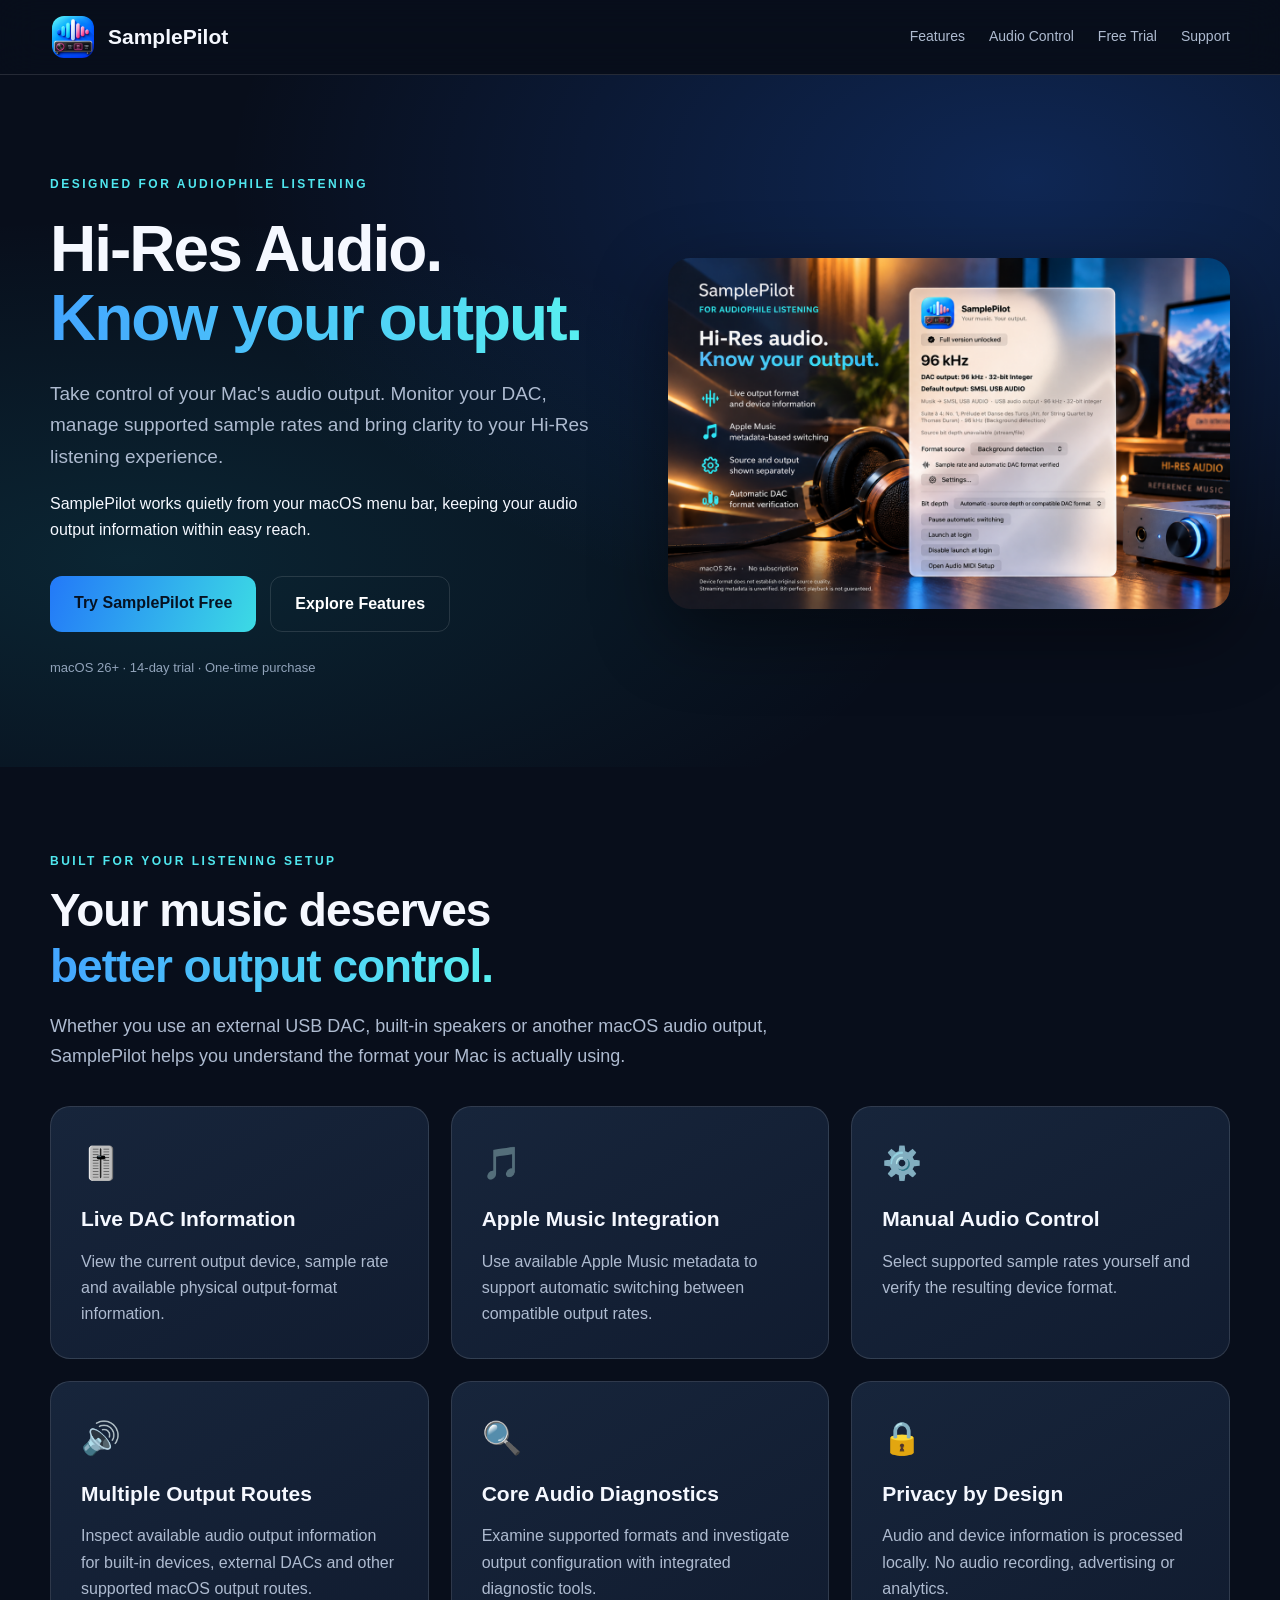
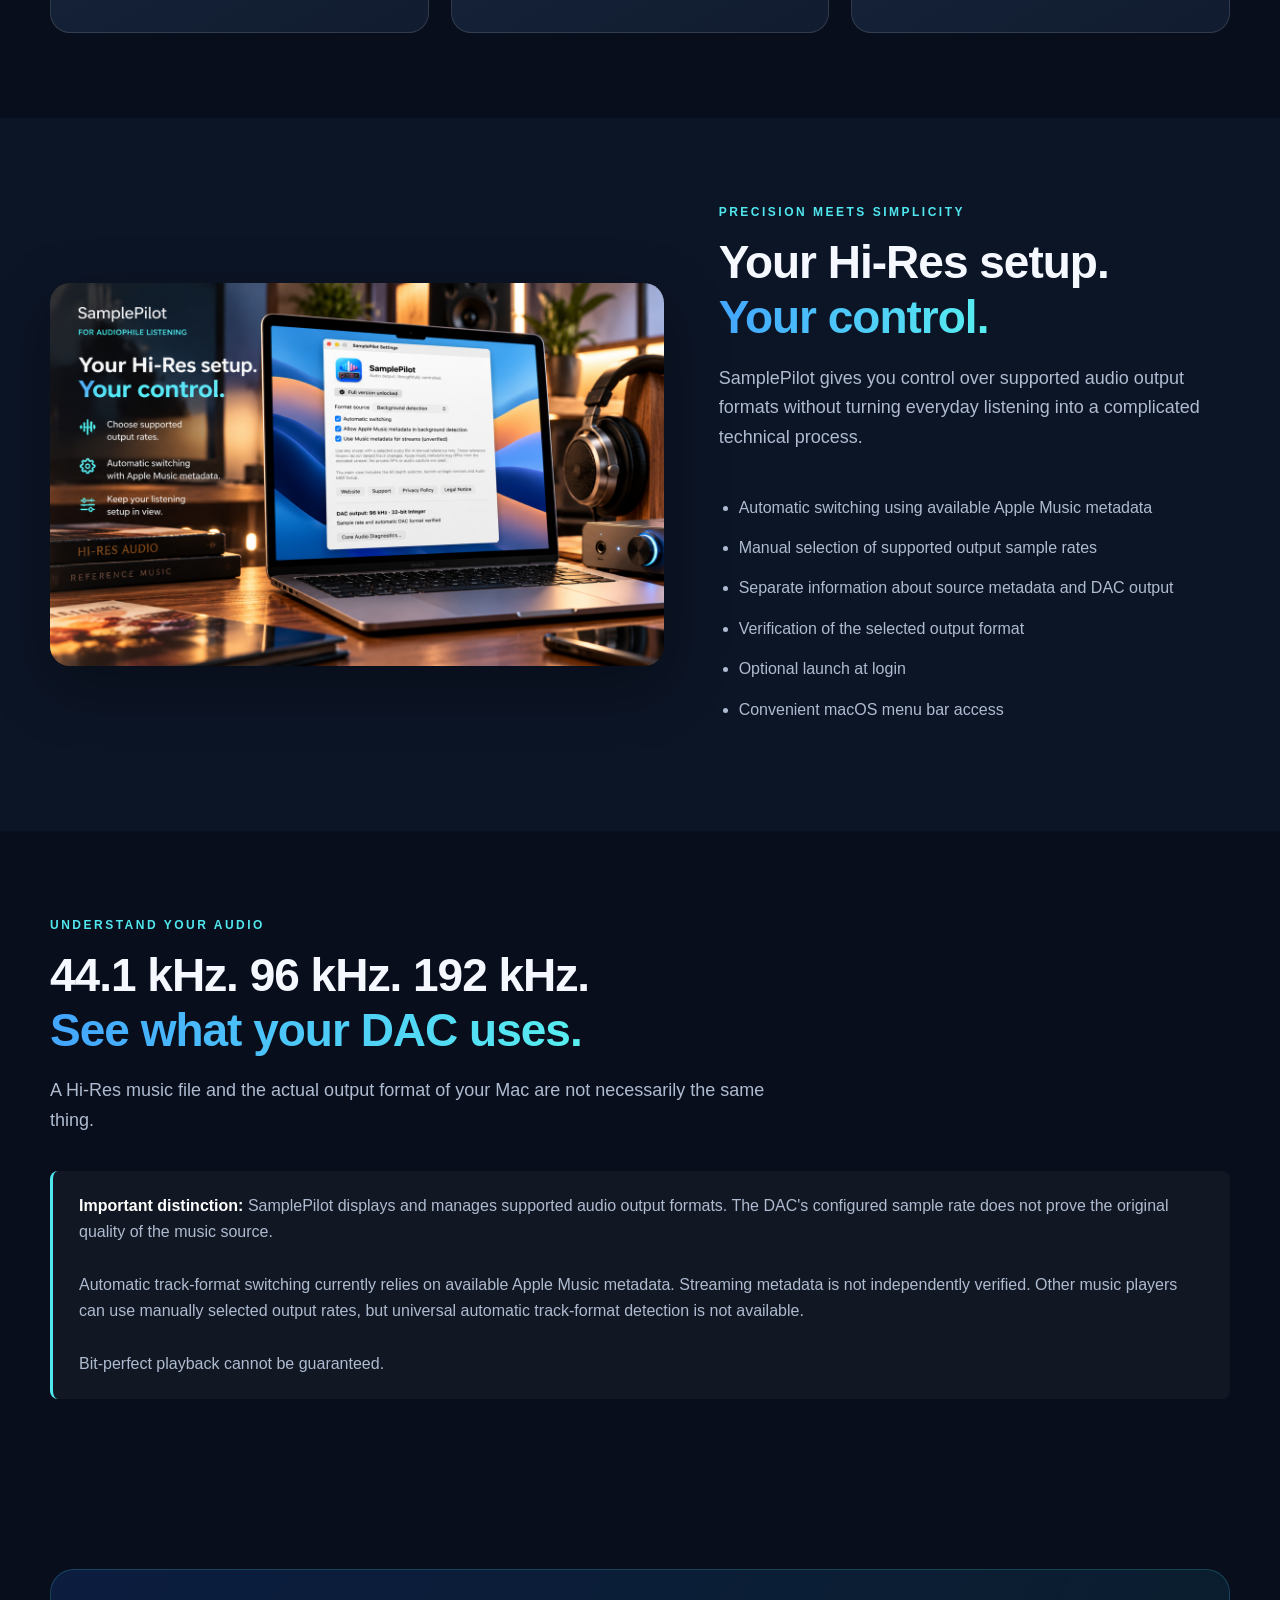
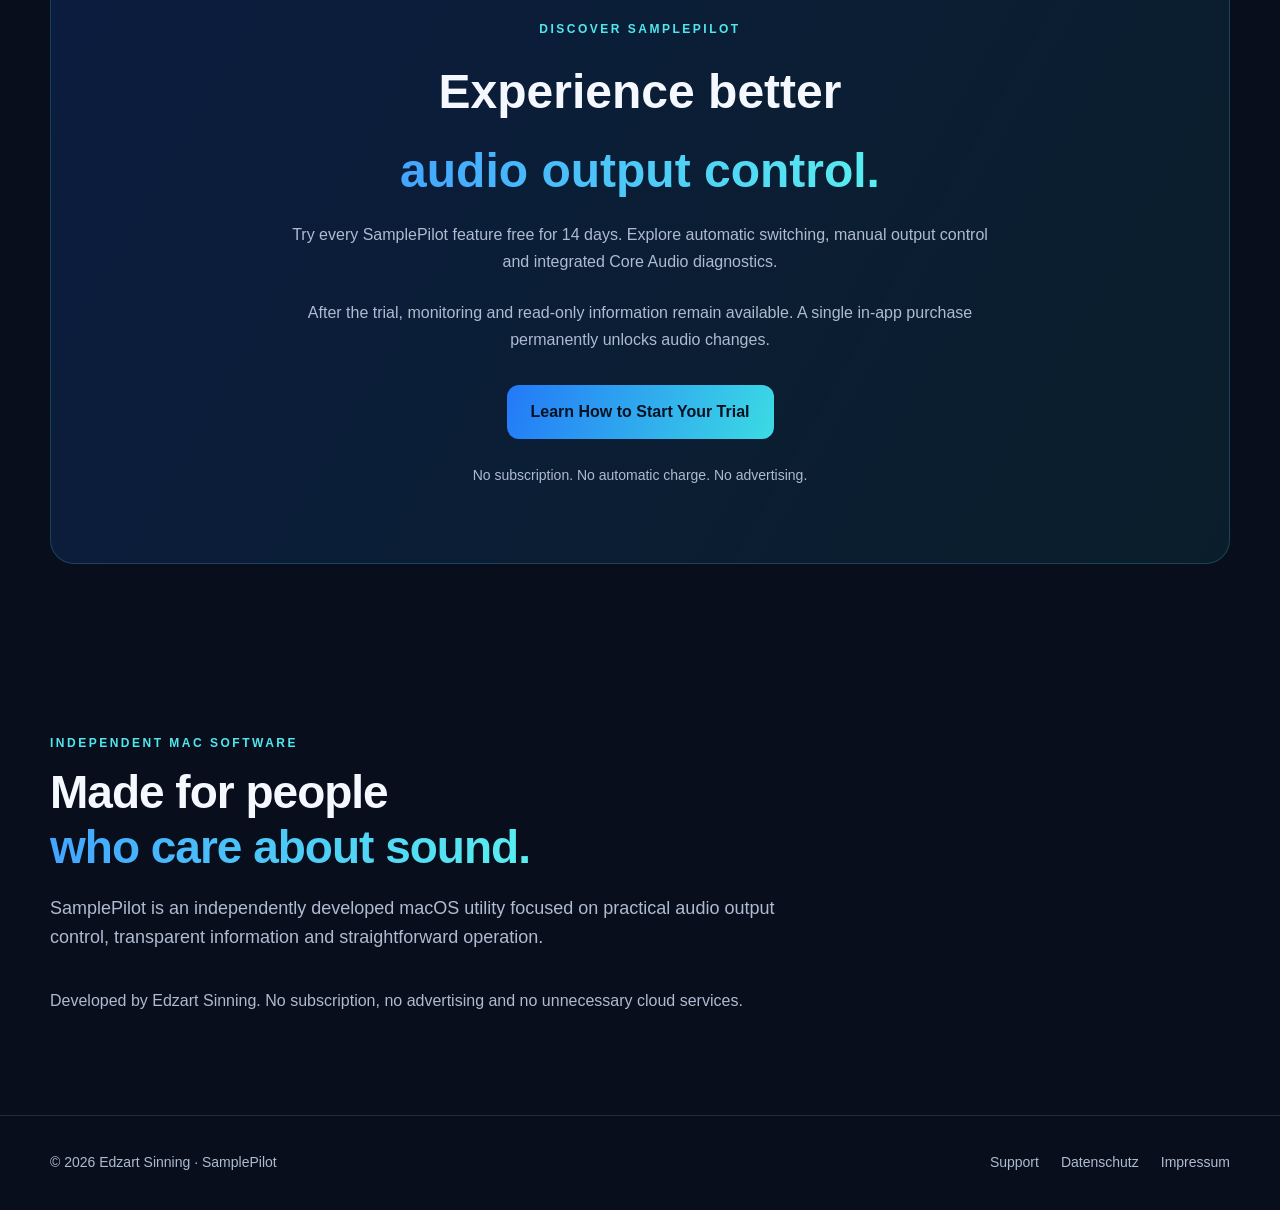
==== commit ed6b965e: "Add files via upload" ====
--- a/index.html
+++ b/index.html
@@ -25,11 +25,11 @@
   <meta property="og:title"
         content="SamplePilot – Hi-Res Audio. Know Your Output.">
   <meta property="og:description"
-        content="Take control of your Mac's audio output. Monitor DAC formats, manage supported sample rates and enjoy a clearer Hi-Res listening setup.">
+        content="Monitor your Mac's DAC output format and manage supported sample rates with SamplePilot.">
   <meta property="og:url"
         content="https://edzartsinning-ui.github.io/samplepilot/">
   <meta property="og:image"
-        content="https://edzartsinning-ui.github.io/samplepilot/assets/SamplePilot_AppStore_01_2560x1600_FINAL(1).png">
+        content="https://edzartsinning-ui.github.io/samplepilot/assets/samplepilot-hero.png">
 
   <style>
     :root {
@@ -473,7 +473,7 @@
       <div>
         <img
           class="hero-image"
-          src="assets/SamplePilot_AppStore_01_2560x1600_FINAL(1).png"
+          src="assets/samplepilot-hero.png"
           alt="SamplePilot showing Hi-Res DAC output information"
           width="2560"
           height="1600">
@@ -582,7 +582,7 @@
 
       <div>
         <img
-          src="assets/SamplePilot_02_AppStore_2560x1600(1).png"
+          src="assets/samplepilot-settings.png"
           alt="SamplePilot settings and automatic sample-rate switching"
           width="2560"
           height="1600"
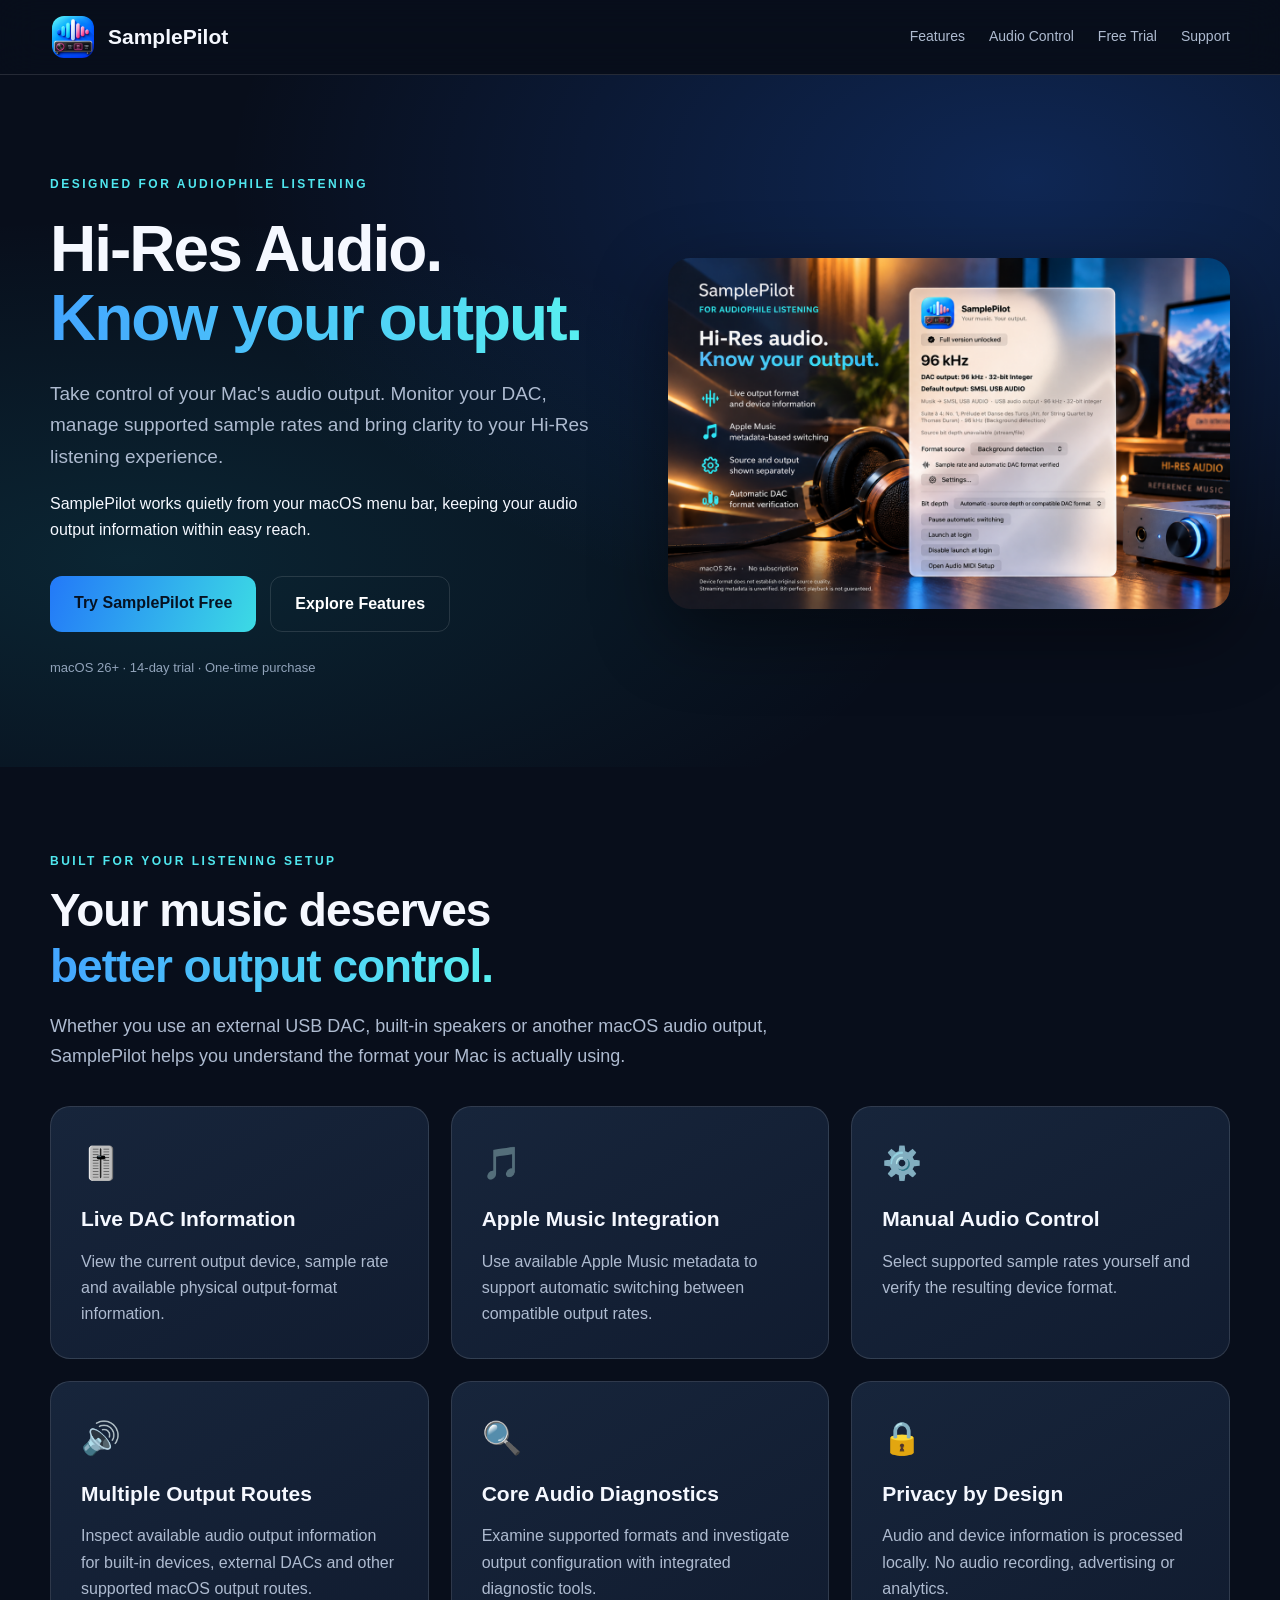
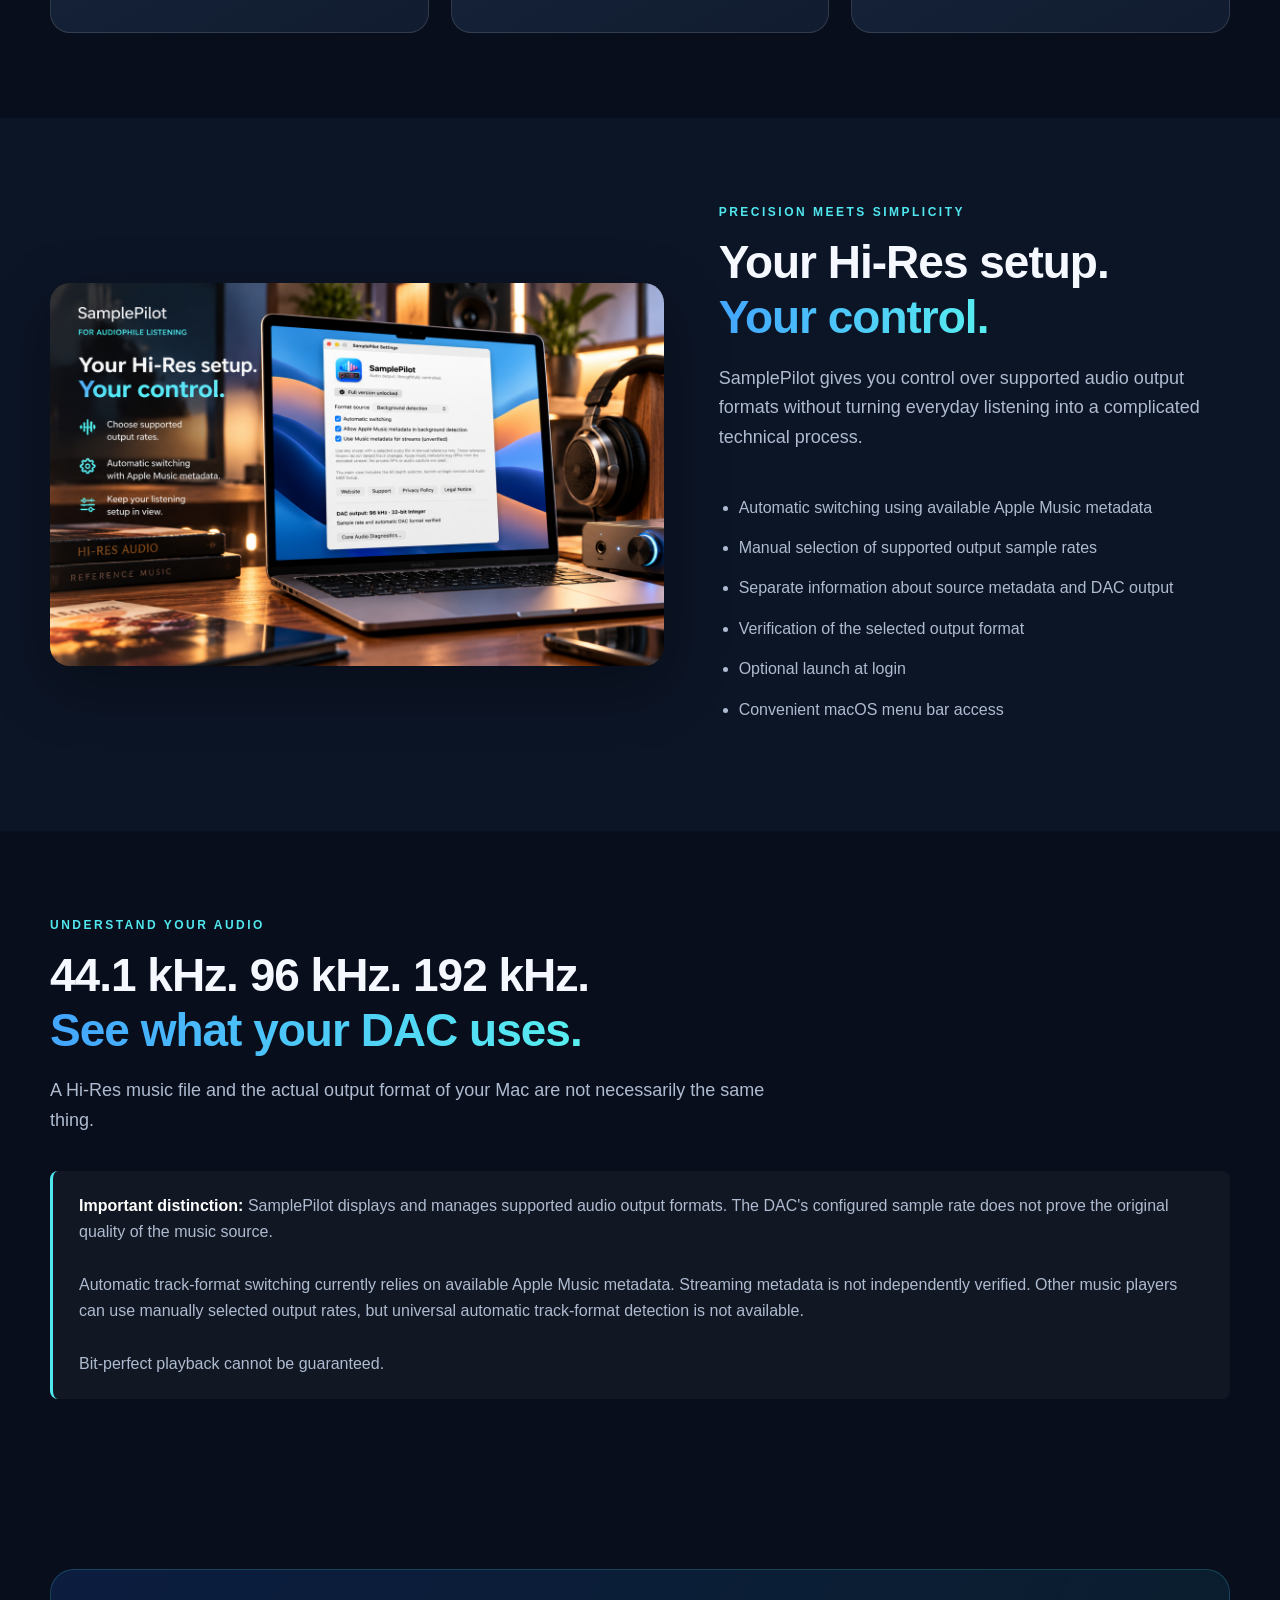
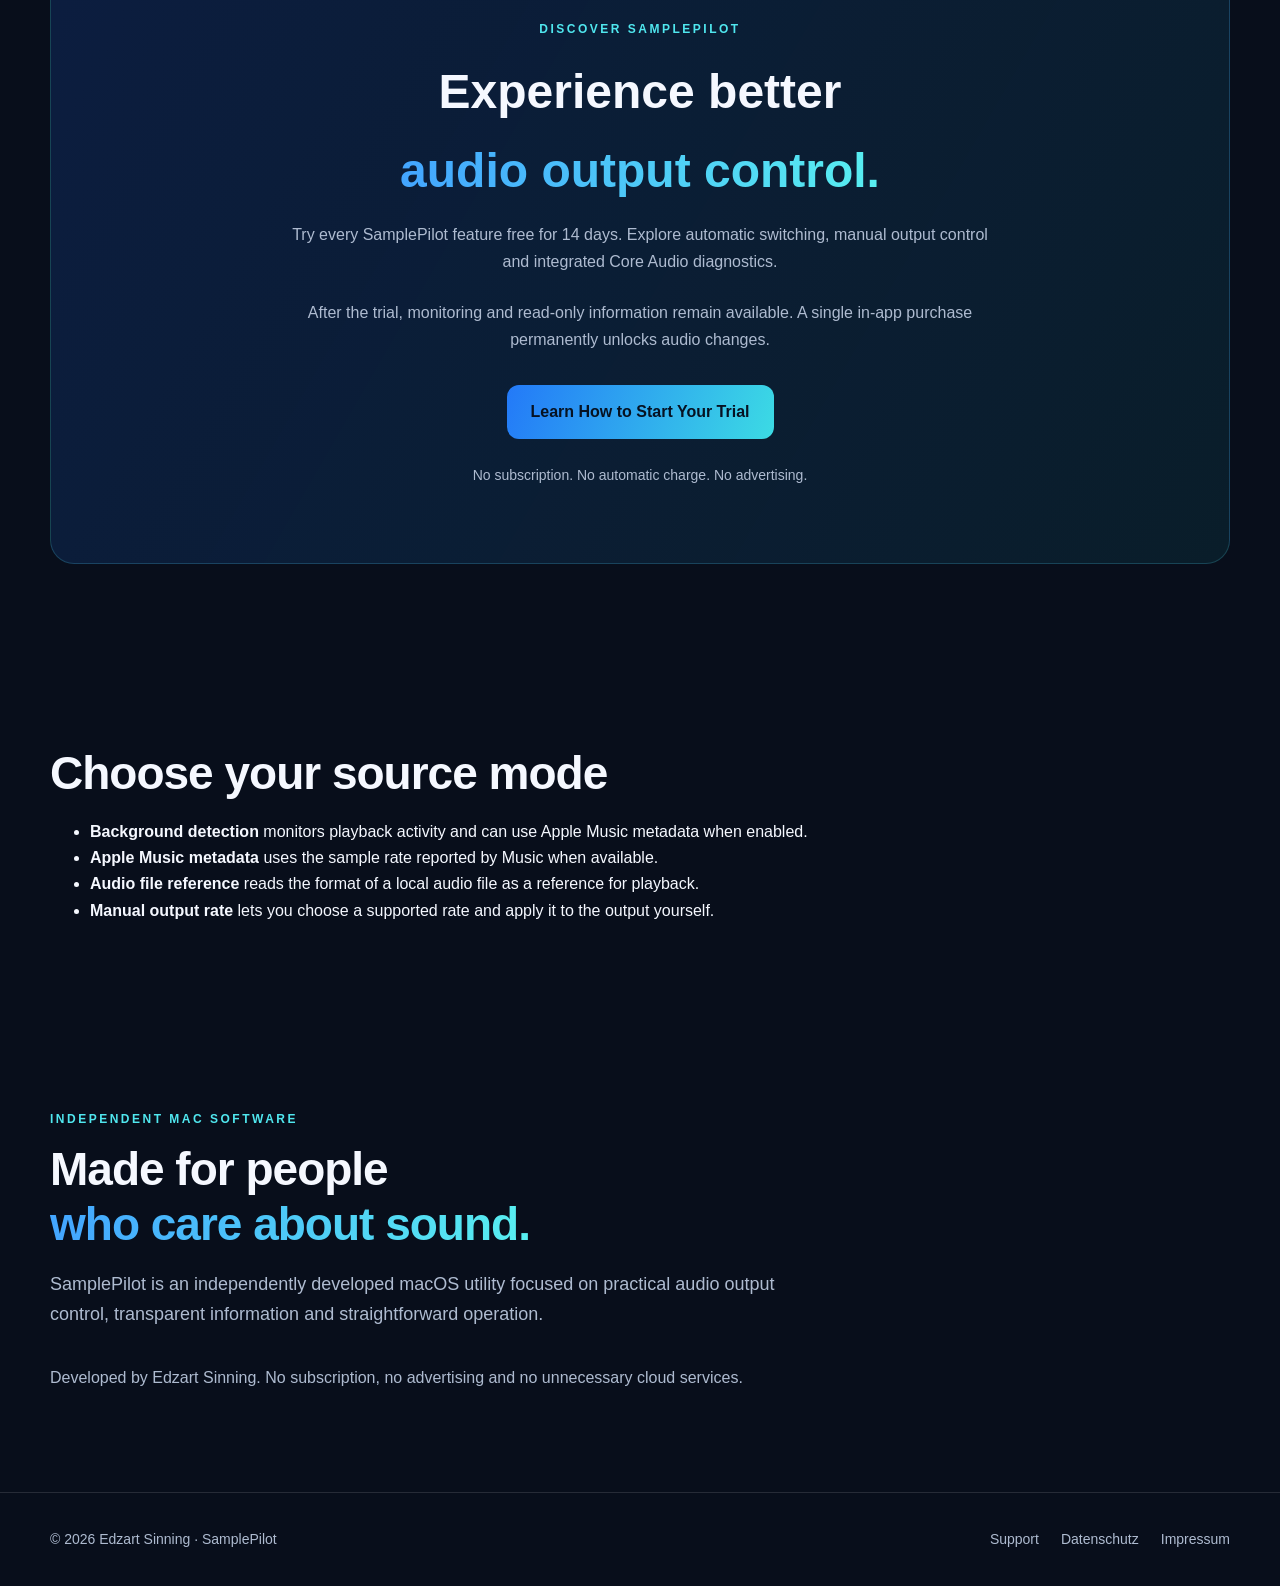
==== commit d1fbdedb: "Document the available audio source modes" ====
--- a/index.html
+++ b/index.html
@@ -754,7 +754,9 @@
   </section>
 
 
-  <!-- DEVELOPER -->
+  <section><div class="container"><h2 class="section-title">Choose your source mode</h2><ul><li><strong>Background detection</strong> monitors playback activity and can use Apple Music metadata when enabled.</li><li><strong>Apple Music metadata</strong> uses the sample rate reported by Music when available.</li><li><strong>Audio file reference</strong> reads the format of a local audio file as a reference for playback.</li><li><strong>Manual output rate</strong> lets you choose a supported rate and apply it to the output yourself.</li></ul></div></section>
+
+<!-- DEVELOPER -->
 
   <section>
     <div class="container">
